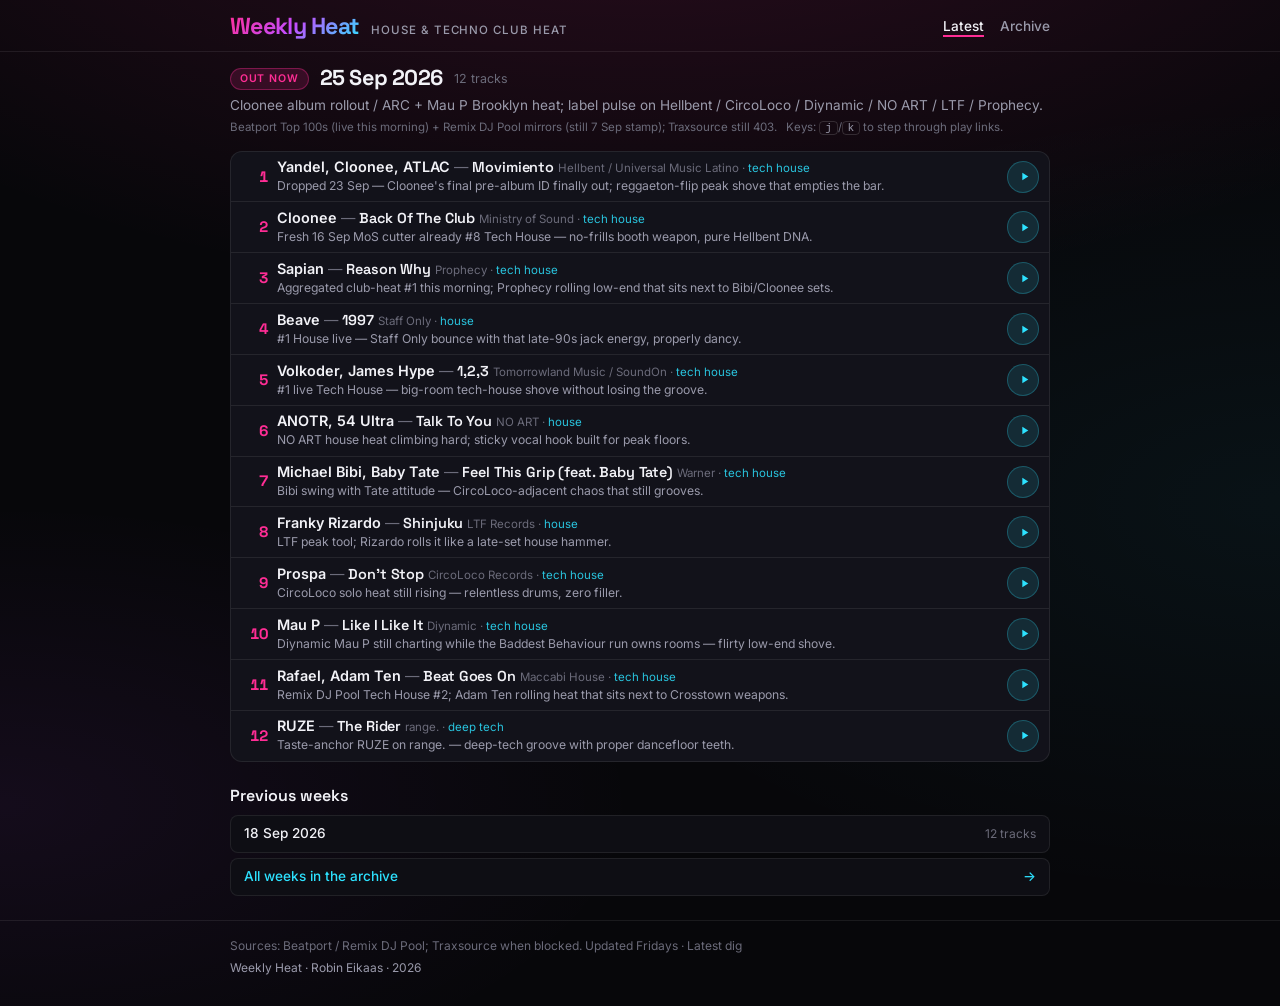
==== index.html @ 00df58b0 "Weekly Heat site: compact list, archive page, 25 Sep + 18 Sep 2026 digs" ====
<!DOCTYPE html>
<html lang="en">
<head>
  <meta charset="utf-8">
  <meta name="viewport" content="width=device-width, initial-scale=1">
  <meta name="description" content="Weekly Heat — 25 Sep 2026 house &amp; techno club digs. 12 tracks with why-it-matters.">
  <title>Weekly Heat — house &amp; techno club heat</title>
  <link rel="preconnect" href="https://fonts.googleapis.com">
  <link rel="preconnect" href="https://fonts.gstatic.com" crossorigin>
  <link href="https://fonts.googleapis.com/css2?family=Inter:wght@400;500;600&family=Space+Grotesk:wght@500;600;700&display=swap" rel="stylesheet">
  <link rel="stylesheet" href="assets/styles.css">
</head>
<body>
  <a class="skip-link" href="#tracks">Skip to tracks</a>
  <header class="site-header">
    <div class="wrap header-row">
      <div class="brand">
        <p class="wordmark"><a href="index.html">Weekly Heat</a></p>
        <p class="tagline">house &amp; techno club heat</p>
      </div>
      <nav aria-label="Primary">
        <ul class="nav-links">
          <li><a href="index.html" aria-current="page">Latest</a></li>
          <li><a href="archive.html">Archive</a></li>
        </ul>
      </nav>
    </div>
  </header>

  <main>
    <section class="hero wrap">
      <p class="hero-top"><span class="hero-badge">Out now</span><span class="hero-date">25 Sep 2026</span><span class="hero-count">12 tracks</span></p>
      <p class="hero-scene">Cloonee album rollout / ARC + Mau P Brooklyn heat; label pulse on Hellbent / CircoLoco / Diynamic / NO ART / LTF / Prophecy.</p>
      <p class="hero-meta">Beatport Top 100s (live this morning) + Remix DJ Pool mirrors (still 7 Sep stamp); Traxsource still 403. <span class="kb-hint">Keys: <kbd>j</kbd>/<kbd>k</kbd> to step through play links.</span></p>
    </section>

    <section class="wrap" aria-label="12 editorial digs">
      <ol class="tracklist" id="tracks">
      <li class="trk" id="track-1">
        <span class="trk-rank" aria-label="Rank 1">1</span>
        <div class="trk-main">
          <p class="trk-line"><span class="trk-artists">Yandel, Cloonee, ATLAC</span><span class="trk-sep"> — </span><span class="trk-title">Movimiento</span> <span class="trk-meta">Hellbent / Universal Music Latino · <span class="trk-lane">tech house</span></span></p>
          <p class="trk-blurb">Dropped 23 Sep — Cloonee&#x27;s final pre-album ID finally out; reggaeton-flip peak shove that empties the bar.</p>
        </div>
        <a class="trk-play" href="https://www.youtube.com/watch?v=-3ylMb6gGzU" target="_blank" rel="noopener noreferrer" aria-label="Play Yandel, Cloonee, ATLAC — Movimiento on YouTube" title="Play on YouTube"><svg viewBox="0 0 24 24" aria-hidden="true" fill="currentColor"><path d="M8 5.14v13.72L19 12 8 5.14z"/></svg></a>
      </li>
      <li class="trk" id="track-2">
        <span class="trk-rank" aria-label="Rank 2">2</span>
        <div class="trk-main">
          <p class="trk-line"><span class="trk-artists">Cloonee</span><span class="trk-sep"> — </span><span class="trk-title">Back Of The Club</span> <span class="trk-meta">Ministry of Sound · <span class="trk-lane">tech house</span></span></p>
          <p class="trk-blurb">Fresh 16 Sep MoS cutter already #8 Tech House — no-frills booth weapon, pure Hellbent DNA.</p>
        </div>
        <a class="trk-play" href="https://www.youtube.com/watch?v=4c9JN41bdsA" target="_blank" rel="noopener noreferrer" aria-label="Play Cloonee — Back Of The Club on YouTube" title="Play on YouTube"><svg viewBox="0 0 24 24" aria-hidden="true" fill="currentColor"><path d="M8 5.14v13.72L19 12 8 5.14z"/></svg></a>
      </li>
      <li class="trk" id="track-3">
        <span class="trk-rank" aria-label="Rank 3">3</span>
        <div class="trk-main">
          <p class="trk-line"><span class="trk-artists">Sapian</span><span class="trk-sep"> — </span><span class="trk-title">Reason Why</span> <span class="trk-meta">Prophecy · <span class="trk-lane">tech house</span></span></p>
          <p class="trk-blurb">Aggregated club-heat #1 this morning; Prophecy rolling low-end that sits next to Bibi/Cloonee sets.</p>
        </div>
        <a class="trk-play" href="https://www.youtube.com/watch?v=XtgPuOiOd80" target="_blank" rel="noopener noreferrer" aria-label="Play Sapian — Reason Why on YouTube" title="Play on YouTube"><svg viewBox="0 0 24 24" aria-hidden="true" fill="currentColor"><path d="M8 5.14v13.72L19 12 8 5.14z"/></svg></a>
      </li>
      <li class="trk" id="track-4">
        <span class="trk-rank" aria-label="Rank 4">4</span>
        <div class="trk-main">
          <p class="trk-line"><span class="trk-artists">Beave</span><span class="trk-sep"> — </span><span class="trk-title">1997</span> <span class="trk-meta">Staff Only · <span class="trk-lane">house</span></span></p>
          <p class="trk-blurb">#1 House live — Staff Only bounce with that late-90s jack energy, properly dancy.</p>
        </div>
        <a class="trk-play" href="https://www.youtube.com/watch?v=jjryO1nUm6I" target="_blank" rel="noopener noreferrer" aria-label="Play Beave — 1997 on YouTube" title="Play on YouTube"><svg viewBox="0 0 24 24" aria-hidden="true" fill="currentColor"><path d="M8 5.14v13.72L19 12 8 5.14z"/></svg></a>
      </li>
      <li class="trk" id="track-5">
        <span class="trk-rank" aria-label="Rank 5">5</span>
        <div class="trk-main">
          <p class="trk-line"><span class="trk-artists">Volkoder, James Hype</span><span class="trk-sep"> — </span><span class="trk-title">1,2,3</span> <span class="trk-meta">Tomorrowland Music / SoundOn · <span class="trk-lane">tech house</span></span></p>
          <p class="trk-blurb">#1 live Tech House — big-room tech-house shove without losing the groove.</p>
        </div>
        <a class="trk-play" href="https://www.youtube.com/watch?v=GsTVHVlZlNo" target="_blank" rel="noopener noreferrer" aria-label="Play Volkoder, James Hype — 1,2,3 on YouTube" title="Play on YouTube"><svg viewBox="0 0 24 24" aria-hidden="true" fill="currentColor"><path d="M8 5.14v13.72L19 12 8 5.14z"/></svg></a>
      </li>
      <li class="trk" id="track-6">
        <span class="trk-rank" aria-label="Rank 6">6</span>
        <div class="trk-main">
          <p class="trk-line"><span class="trk-artists">ANOTR, 54 Ultra</span><span class="trk-sep"> — </span><span class="trk-title">Talk To You</span> <span class="trk-meta">NO ART · <span class="trk-lane">house</span></span></p>
          <p class="trk-blurb">NO ART house heat climbing hard; sticky vocal hook built for peak floors.</p>
        </div>
        <a class="trk-play" href="https://www.youtube.com/watch?v=ajUMhpotf8k" target="_blank" rel="noopener noreferrer" aria-label="Play ANOTR, 54 Ultra — Talk To You on YouTube" title="Play on YouTube"><svg viewBox="0 0 24 24" aria-hidden="true" fill="currentColor"><path d="M8 5.14v13.72L19 12 8 5.14z"/></svg></a>
      </li>
      <li class="trk" id="track-7">
        <span class="trk-rank" aria-label="Rank 7">7</span>
        <div class="trk-main">
          <p class="trk-line"><span class="trk-artists">Michael Bibi, Baby Tate</span><span class="trk-sep"> — </span><span class="trk-title">Feel This Grip (feat. Baby Tate)</span> <span class="trk-meta">Warner · <span class="trk-lane">tech house</span></span></p>
          <p class="trk-blurb">Bibi swing with Tate attitude — CircoLoco-adjacent chaos that still grooves.</p>
        </div>
        <a class="trk-play" href="https://www.youtube.com/watch?v=aBHlgxHewlU" target="_blank" rel="noopener noreferrer" aria-label="Play Michael Bibi, Baby Tate — Feel This Grip (feat. Baby Tate) on YouTube" title="Play on YouTube"><svg viewBox="0 0 24 24" aria-hidden="true" fill="currentColor"><path d="M8 5.14v13.72L19 12 8 5.14z"/></svg></a>
      </li>
      <li class="trk" id="track-8">
        <span class="trk-rank" aria-label="Rank 8">8</span>
        <div class="trk-main">
          <p class="trk-line"><span class="trk-artists">Franky Rizardo</span><span class="trk-sep"> — </span><span class="trk-title">Shinjuku</span> <span class="trk-meta">LTF Records · <span class="trk-lane">house</span></span></p>
          <p class="trk-blurb">LTF peak tool; Rizardo rolls it like a late-set house hammer.</p>
        </div>
        <a class="trk-play" href="https://www.youtube.com/watch?v=WP1a5pBLctc" target="_blank" rel="noopener noreferrer" aria-label="Play Franky Rizardo — Shinjuku on YouTube" title="Play on YouTube"><svg viewBox="0 0 24 24" aria-hidden="true" fill="currentColor"><path d="M8 5.14v13.72L19 12 8 5.14z"/></svg></a>
      </li>
      <li class="trk" id="track-9">
        <span class="trk-rank" aria-label="Rank 9">9</span>
        <div class="trk-main">
          <p class="trk-line"><span class="trk-artists">Prospa</span><span class="trk-sep"> — </span><span class="trk-title">Don&#x27;t Stop</span> <span class="trk-meta">CircoLoco Records · <span class="trk-lane">tech house</span></span></p>
          <p class="trk-blurb">CircoLoco solo heat still rising — relentless drums, zero filler.</p>
        </div>
        <a class="trk-play" href="https://www.youtube.com/watch?v=zn3ios87t8Q" target="_blank" rel="noopener noreferrer" aria-label="Play Prospa — Don&#x27;t Stop on YouTube" title="Play on YouTube"><svg viewBox="0 0 24 24" aria-hidden="true" fill="currentColor"><path d="M8 5.14v13.72L19 12 8 5.14z"/></svg></a>
      </li>
      <li class="trk" id="track-10">
        <span class="trk-rank" aria-label="Rank 10">10</span>
        <div class="trk-main">
          <p class="trk-line"><span class="trk-artists">Mau P</span><span class="trk-sep"> — </span><span class="trk-title">Like I Like It</span> <span class="trk-meta">Diynamic · <span class="trk-lane">tech house</span></span></p>
          <p class="trk-blurb">Diynamic Mau P still charting while the Baddest Behaviour run owns rooms — flirty low-end shove.</p>
        </div>
        <a class="trk-play" href="https://www.youtube.com/watch?v=peQemKGvHLE" target="_blank" rel="noopener noreferrer" aria-label="Play Mau P — Like I Like It on YouTube" title="Play on YouTube"><svg viewBox="0 0 24 24" aria-hidden="true" fill="currentColor"><path d="M8 5.14v13.72L19 12 8 5.14z"/></svg></a>
      </li>
      <li class="trk" id="track-11">
        <span class="trk-rank" aria-label="Rank 11">11</span>
        <div class="trk-main">
          <p class="trk-line"><span class="trk-artists">Rafael, Adam Ten</span><span class="trk-sep"> — </span><span class="trk-title">Beat Goes On</span> <span class="trk-meta">Maccabi House · <span class="trk-lane">tech house</span></span></p>
          <p class="trk-blurb">Remix DJ Pool Tech House #2; Adam Ten rolling heat that sits next to Crosstown weapons.</p>
        </div>
        <a class="trk-play" href="https://www.youtube.com/watch?v=QvAIZgDHsFM" target="_blank" rel="noopener noreferrer" aria-label="Play Rafael, Adam Ten — Beat Goes On on YouTube" title="Play on YouTube"><svg viewBox="0 0 24 24" aria-hidden="true" fill="currentColor"><path d="M8 5.14v13.72L19 12 8 5.14z"/></svg></a>
      </li>
      <li class="trk" id="track-12">
        <span class="trk-rank" aria-label="Rank 12">12</span>
        <div class="trk-main">
          <p class="trk-line"><span class="trk-artists">RUZE</span><span class="trk-sep"> — </span><span class="trk-title">The Rider</span> <span class="trk-meta">range. · <span class="trk-lane">deep tech</span></span></p>
          <p class="trk-blurb">Taste-anchor RUZE on range. — deep-tech groove with proper dancefloor teeth.</p>
        </div>
        <a class="trk-play" href="https://www.youtube.com/watch?v=zcY6EAPAd6Q" target="_blank" rel="noopener noreferrer" aria-label="Play RUZE — The Rider on YouTube" title="Play on YouTube"><svg viewBox="0 0 24 24" aria-hidden="true" fill="currentColor"><path d="M8 5.14v13.72L19 12 8 5.14z"/></svg></a>
      </li>
      </ol>
    </section>

    <section class="prev-weeks wrap" id="previous" aria-labelledby="prev-heading">
      <h2 id="prev-heading">Previous weeks</h2>
      <ul class="week-links">
        <li><a href="week/2026-09-18.html"><span>18 Sep 2026</span><span class="muted">12 tracks</span></a></li>
        <li><a class="all-weeks" href="archive.html"><span>All weeks in the archive</span><span aria-hidden="true">→</span></a></li>
      </ul>
    </section>
  </main>

  <footer class="site-footer">
    <div class="wrap">
      <p>Sources: Beatport / Remix DJ Pool; Traxsource when blocked. Updated Fridays · Latest dig</p>
      <p class="credit">Weekly Heat · Robin Eikaas · <span id="year">2026</span></p>
    </div>
  </footer>
  <script src="assets/site.js" defer></script>
</body>
</html>
---- assets/styles.css ----
/* Weekly Heat — dark club aesthetic, compact list */
:root {
  --bg: #07070a;
  --bg-elevated: #0e0e14;
  --bg-card: #12121a;
  --bg-card-hover: #181824;
  --border: rgba(255, 255, 255, 0.08);
  --border-strong: rgba(255, 255, 255, 0.14);
  --text: #f2f2f7;
  --text-muted: #9a9aab;
  --text-dim: #6b6b7a;
  --magenta: #ff2d95;
  --magenta-soft: rgba(255, 45, 149, 0.15);
  --cyan: #2de2ff;
  --cyan-soft: rgba(45, 226, 255, 0.12);
  --accent-grad: linear-gradient(135deg, #ff2d95 0%, #c44dff 50%, #2de2ff 100%);
  --radius: 12px;
  --radius-sm: 8px;
  --font-display: "Space Grotesk", system-ui, sans-serif;
  --font-body: "Inter", system-ui, sans-serif;
  --max: 820px;
}

*,
*::before,
*::after {
  box-sizing: border-box;
}

html {
  scroll-behavior: smooth;
}

body {
  margin: 0;
  min-height: 100vh;
  font-family: var(--font-body);
  font-size: 0.95rem;
  line-height: 1.45;
  color: var(--text);
  background: var(--bg);
  background-image:
    radial-gradient(ellipse 80% 50% at 50% -20%, rgba(255, 45, 149, 0.16), transparent),
    radial-gradient(ellipse 60% 40% at 100% 50%, rgba(45, 226, 255, 0.05), transparent),
    radial-gradient(ellipse 50% 30% at 0% 80%, rgba(196, 77, 255, 0.07), transparent);
  -webkit-font-smoothing: antialiased;
}

a {
  color: var(--cyan);
  text-decoration: none;
  transition: color 0.15s ease, opacity 0.15s ease, background 0.15s ease;
}

a:hover {
  color: var(--magenta);
}

a:focus-visible {
  outline: 2px solid var(--cyan);
  outline-offset: 2px;
  border-radius: 4px;
}

.skip-link {
  position: absolute;
  left: -9999px;
  top: 0;
  z-index: 100;
  padding: 0.6rem 0.9rem;
  background: var(--magenta);
  color: #fff;
  font-weight: 600;
}

.skip-link:focus {
  left: 1rem;
  top: 1rem;
}

.wrap {
  width: min(100% - 1.5rem, var(--max));
  margin-inline: auto;
}

/* Header */
.site-header {
  padding: 0.9rem 0 0.7rem;
  border-bottom: 1px solid var(--border);
}

.header-row {
  display: flex;
  flex-wrap: wrap;
  align-items: center;
  justify-content: space-between;
  gap: 0.5rem 1rem;
}

.brand {
  display: flex;
  align-items: baseline;
  flex-wrap: wrap;
  gap: 0.2rem 0.75rem;
}

.wordmark {
  font-family: var(--font-display);
  font-size: 1.45rem;
  font-weight: 700;
  letter-spacing: -0.03em;
  line-height: 1.1;
  margin: 0;
}

.wordmark a {
  background: var(--accent-grad);
  -webkit-background-clip: text;
  background-clip: text;
  color: transparent;
}

.wordmark a:hover {
  opacity: 0.9;
}

.tagline {
  margin: 0;
  font-size: 0.72rem;
  font-weight: 500;
  letter-spacing: 0.08em;
  text-transform: uppercase;
  color: var(--text-muted);
}

.nav-links {
  display: flex;
  gap: 1rem;
  list-style: none;
  margin: 0;
  padding: 0;
  font-size: 0.85rem;
  font-weight: 500;
}

.nav-links a {
  color: var(--text-muted);
}

.nav-links a:hover,
.nav-links a[aria-current="page"] {
  color: var(--text);
}

.nav-links a[aria-current="page"] {
  border-bottom: 2px solid var(--magenta);
  padding-bottom: 1px;
}

/* Hero (compact) */
.hero {
  padding: 0.9rem 0 0.6rem;
}

.hero-top {
  display: flex;
  flex-wrap: wrap;
  align-items: center;
  gap: 0.4rem 0.7rem;
  margin: 0 0 0.3rem;
}

.hero-badge {
  padding: 0.15rem 0.55rem;
  font-size: 0.66rem;
  font-weight: 600;
  letter-spacing: 0.08em;
  text-transform: uppercase;
  color: var(--magenta);
  background: var(--magenta-soft);
  border: 1px solid rgba(255, 45, 149, 0.35);
  border-radius: 999px;
}

.hero-date {
  font-family: var(--font-display);
  font-size: 1.35rem;
  font-weight: 700;
  letter-spacing: -0.02em;
  line-height: 1.15;
}

.hero-count {
  font-size: 0.78rem;
  color: var(--text-dim);
}

.hero-scene {
  margin: 0;
  color: var(--text-muted);
  font-size: 0.85rem;
}

.hero-meta {
  margin: 0.2rem 0 0;
  font-size: 0.72rem;
  color: var(--text-dim);
}

.kb-hint {
  display: none;
  margin-left: 0.4rem;
}

kbd {
  font-family: ui-monospace, SFMono-Regular, Menlo, monospace;
  font-size: 0.7rem;
  padding: 0 0.3rem;
  border: 1px solid var(--border-strong);
  border-radius: 4px;
  color: var(--text-muted);
}

/* Compact track list */
.tracklist {
  list-style: none;
  margin: 0.3rem 0 1.4rem;
  padding: 0;
  background: var(--bg-card);
  border: 1px solid var(--border);
  border-radius: var(--radius);
  overflow: hidden;
}

.trk {
  display: grid;
  grid-template-columns: 1.8rem 1fr auto;
  align-items: center;
  gap: 0 0.6rem;
  padding: 0.42rem 0.6rem 0.42rem 0.5rem;
  border-top: 1px solid var(--border);
  transition: background 0.15s ease;
}

.trk:first-child {
  border-top: none;
}

.trk:hover,
.trk:focus-within {
  background: var(--bg-card-hover);
}

.trk-rank {
  font-family: var(--font-display);
  font-size: 0.95rem;
  font-weight: 700;
  color: var(--magenta);
  text-align: right;
  font-variant-numeric: tabular-nums;
}

.trk-main {
  min-width: 0;
}

.trk-line {
  margin: 0;
  font-size: 0.9rem;
  line-height: 1.3;
}

.trk-artists {
  font-weight: 600;
}

.trk-sep {
  color: var(--text-dim);
}

.trk-title {
  font-family: var(--font-display);
  font-weight: 600;
  letter-spacing: -0.01em;
}

.trk-meta {
  font-size: 0.72rem;
  color: var(--text-dim);
  white-space: nowrap;
}

.trk-lane {
  color: var(--cyan);
  opacity: 0.85;
}

.trk-blurb {
  margin: 0.08rem 0 0;
  font-size: 0.76rem;
  line-height: 1.35;
  color: var(--text-muted);
  overflow: hidden;
  text-overflow: ellipsis;
  white-space: nowrap;
}

.trk:hover .trk-blurb,
.trk:focus-within .trk-blurb {
  white-space: normal;
}

.trk-play {
  display: inline-flex;
  align-items: center;
  justify-content: center;
  width: 2rem;
  height: 2rem;
  border-radius: 999px;
  color: var(--cyan);
  background: var(--cyan-soft);
  border: 1px solid rgba(45, 226, 255, 0.25);
}

.trk-play svg {
  width: 13px;
  height: 13px;
  margin-left: 2px;
}

.trk-play:hover {
  color: #07070a;
  background: var(--cyan);
  box-shadow: 0 0 14px rgba(45, 226, 255, 0.35);
}

.trk-play:focus-visible {
  outline: 2px solid var(--magenta);
  outline-offset: 2px;
  border-radius: 999px;
}

/* Previous weeks (index + week pages) */
.prev-weeks {
  padding: 0 0 1.5rem;
}

.prev-weeks h2 {
  font-family: var(--font-display);
  font-size: 1rem;
  font-weight: 600;
  margin: 0 0 0.5rem;
}

.week-links {
  list-style: none;
  margin: 0;
  padding: 0;
  display: flex;
  flex-direction: column;
  gap: 0.35rem;
}

.week-links a {
  display: flex;
  align-items: center;
  justify-content: space-between;
  gap: 1rem;
  padding: 0.5rem 0.8rem;
  background: var(--bg-elevated);
  border: 1px solid var(--border);
  border-radius: var(--radius-sm);
  color: var(--text);
  font-size: 0.85rem;
  font-weight: 500;
}

.week-links a:hover {
  border-color: rgba(255, 45, 149, 0.4);
  background: var(--bg-card);
  color: var(--text);
}

.week-links .all-weeks {
  color: var(--cyan);
}

.pill {
  font-size: 0.64rem;
  font-weight: 600;
  letter-spacing: 0.06em;
  text-transform: uppercase;
  color: var(--magenta);
  background: var(--magenta-soft);
  padding: 0.12rem 0.5rem;
  border-radius: 999px;
  white-space: nowrap;
}

.muted {
  font-size: 0.75rem;
  color: var(--text-dim);
  font-weight: 400;
}

/* Archive page */
.archive-rows {
  list-style: none;
  margin: 0.3rem 0 1.5rem;
  padding: 0;
  display: flex;
  flex-direction: column;
  gap: 0.4rem;
}

.arc-link {
  display: flex;
  flex-direction: column;
  gap: 0.2rem;
  padding: 0.6rem 0.85rem;
  background: var(--bg-card);
  border: 1px solid var(--border);
  border-radius: var(--radius-sm);
  color: var(--text);
}

.arc-link:hover {
  border-color: rgba(255, 45, 149, 0.4);
  background: var(--bg-card-hover);
  color: var(--text);
}

.arc-head {
  display: flex;
  align-items: center;
  gap: 0.6rem;
}

.arc-date {
  font-family: var(--font-display);
  font-weight: 600;
  font-size: 1rem;
}

.arc-count {
  margin-left: auto;
  font-size: 0.75rem;
  color: var(--text-dim);
}

.arc-teaser {
  font-size: 0.78rem;
  color: var(--text-muted);
}

/* Footer */
.site-footer {
  padding: 1rem 0 1.5rem;
  border-top: 1px solid var(--border);
  font-size: 0.75rem;
  color: var(--text-dim);
}

.site-footer p {
  margin: 0 0 0.3rem;
}

.site-footer .credit {
  color: var(--text-muted);
}

@media (min-width: 720px) {
  .kb-hint {
    display: inline;
  }
}

@media (max-width: 520px) {
  .trk {
    grid-template-columns: 1.5rem 1fr auto;
    align-items: start;
    padding: 0.55rem 0.5rem 0.55rem 0.35rem;
  }

  .trk-rank {
    padding-top: 0.1rem;
  }

  .trk-meta {
    display: block;
    white-space: normal;
    margin-top: 0.1rem;
  }

  .trk-blurb {
    white-space: normal;
  }

  .trk-play {
    width: 2.25rem;
    height: 2.25rem;
  }
}

@media (prefers-reduced-motion: reduce) {
  html {
    scroll-behavior: auto;
  }

  .trk,
  a {
    transition: none;
  }
}
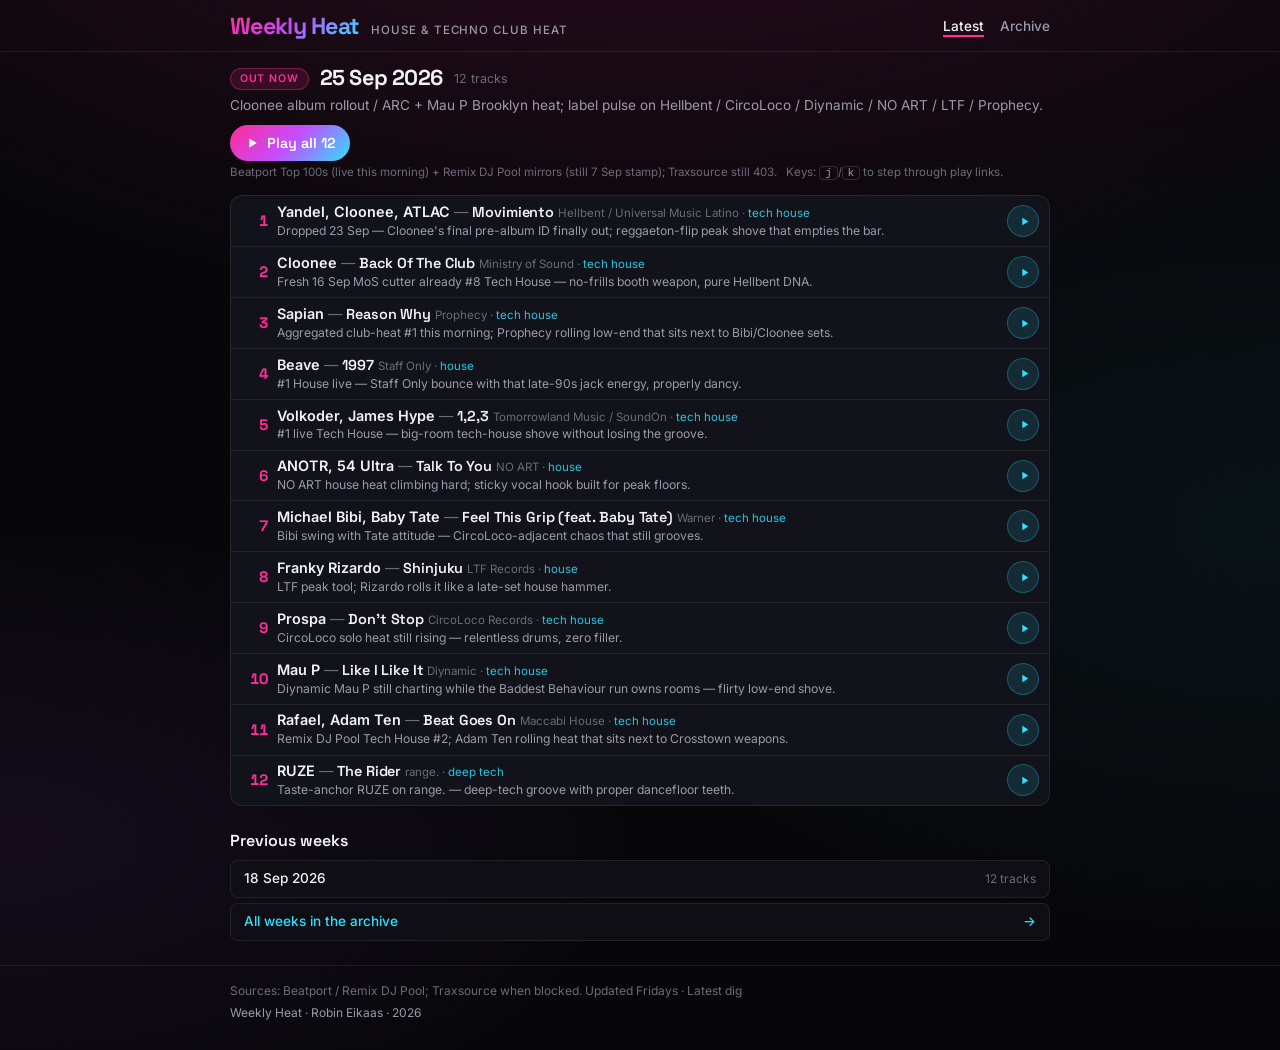
==== commit 907eb884: "Open tracks in YouTube Music, add Play all button" ====
--- a/index.html
+++ b/index.html
@@ -31,6 +31,7 @@
     <section class="hero wrap">
       <p class="hero-top"><span class="hero-badge">Out now</span><span class="hero-date">25 Sep 2026</span><span class="hero-count">12 tracks</span></p>
       <p class="hero-scene">Cloonee album rollout / ARC + Mau P Brooklyn heat; label pulse on Hellbent / CircoLoco / Diynamic / NO ART / LTF / Prophecy.</p>
+      <p class="hero-actions"><a class="play-all" href="https://www.youtube.com/watch_videos?video_ids=-3ylMb6gGzU,4c9JN41bdsA,XtgPuOiOd80,jjryO1nUm6I,GsTVHVlZlNo,ajUMhpotf8k,aBHlgxHewlU,WP1a5pBLctc,zn3ios87t8Q,peQemKGvHLE,QvAIZgDHsFM,zcY6EAPAd6Q" target="_blank" rel="noopener noreferrer"><svg viewBox="0 0 24 24" aria-hidden="true" fill="currentColor"><path d="M8 5.14v13.72L19 12 8 5.14z"/></svg> Play all 12</a></p>
       <p class="hero-meta">Beatport Top 100s (live this morning) + Remix DJ Pool mirrors (still 7 Sep stamp); Traxsource still 403. <span class="kb-hint">Keys: <kbd>j</kbd>/<kbd>k</kbd> to step through play links.</span></p>
     </section>
 
@@ -42,7 +43,7 @@
           <p class="trk-line"><span class="trk-artists">Yandel, Cloonee, ATLAC</span><span class="trk-sep"> — </span><span class="trk-title">Movimiento</span> <span class="trk-meta">Hellbent / Universal Music Latino · <span class="trk-lane">tech house</span></span></p>
           <p class="trk-blurb">Dropped 23 Sep — Cloonee&#x27;s final pre-album ID finally out; reggaeton-flip peak shove that empties the bar.</p>
         </div>
-        <a class="trk-play" href="https://www.youtube.com/watch?v=-3ylMb6gGzU" target="_blank" rel="noopener noreferrer" aria-label="Play Yandel, Cloonee, ATLAC — Movimiento on YouTube" title="Play on YouTube"><svg viewBox="0 0 24 24" aria-hidden="true" fill="currentColor"><path d="M8 5.14v13.72L19 12 8 5.14z"/></svg></a>
+        <a class="trk-play" href="https://music.youtube.com/watch?v=-3ylMb6gGzU" target="_blank" rel="noopener noreferrer" aria-label="Play Yandel, Cloonee, ATLAC — Movimiento on YouTube Music" title="Play on YouTube Music"><svg viewBox="0 0 24 24" aria-hidden="true" fill="currentColor"><path d="M8 5.14v13.72L19 12 8 5.14z"/></svg></a>
       </li>
       <li class="trk" id="track-2">
         <span class="trk-rank" aria-label="Rank 2">2</span>
@@ -50,7 +51,7 @@
           <p class="trk-line"><span class="trk-artists">Cloonee</span><span class="trk-sep"> — </span><span class="trk-title">Back Of The Club</span> <span class="trk-meta">Ministry of Sound · <span class="trk-lane">tech house</span></span></p>
           <p class="trk-blurb">Fresh 16 Sep MoS cutter already #8 Tech House — no-frills booth weapon, pure Hellbent DNA.</p>
         </div>
-        <a class="trk-play" href="https://www.youtube.com/watch?v=4c9JN41bdsA" target="_blank" rel="noopener noreferrer" aria-label="Play Cloonee — Back Of The Club on YouTube" title="Play on YouTube"><svg viewBox="0 0 24 24" aria-hidden="true" fill="currentColor"><path d="M8 5.14v13.72L19 12 8 5.14z"/></svg></a>
+        <a class="trk-play" href="https://music.youtube.com/watch?v=4c9JN41bdsA" target="_blank" rel="noopener noreferrer" aria-label="Play Cloonee — Back Of The Club on YouTube Music" title="Play on YouTube Music"><svg viewBox="0 0 24 24" aria-hidden="true" fill="currentColor"><path d="M8 5.14v13.72L19 12 8 5.14z"/></svg></a>
       </li>
       <li class="trk" id="track-3">
         <span class="trk-rank" aria-label="Rank 3">3</span>
@@ -58,7 +59,7 @@
           <p class="trk-line"><span class="trk-artists">Sapian</span><span class="trk-sep"> — </span><span class="trk-title">Reason Why</span> <span class="trk-meta">Prophecy · <span class="trk-lane">tech house</span></span></p>
           <p class="trk-blurb">Aggregated club-heat #1 this morning; Prophecy rolling low-end that sits next to Bibi/Cloonee sets.</p>
         </div>
-        <a class="trk-play" href="https://www.youtube.com/watch?v=XtgPuOiOd80" target="_blank" rel="noopener noreferrer" aria-label="Play Sapian — Reason Why on YouTube" title="Play on YouTube"><svg viewBox="0 0 24 24" aria-hidden="true" fill="currentColor"><path d="M8 5.14v13.72L19 12 8 5.14z"/></svg></a>
+        <a class="trk-play" href="https://music.youtube.com/watch?v=XtgPuOiOd80" target="_blank" rel="noopener noreferrer" aria-label="Play Sapian — Reason Why on YouTube Music" title="Play on YouTube Music"><svg viewBox="0 0 24 24" aria-hidden="true" fill="currentColor"><path d="M8 5.14v13.72L19 12 8 5.14z"/></svg></a>
       </li>
       <li class="trk" id="track-4">
         <span class="trk-rank" aria-label="Rank 4">4</span>
@@ -66,7 +67,7 @@
           <p class="trk-line"><span class="trk-artists">Beave</span><span class="trk-sep"> — </span><span class="trk-title">1997</span> <span class="trk-meta">Staff Only · <span class="trk-lane">house</span></span></p>
           <p class="trk-blurb">#1 House live — Staff Only bounce with that late-90s jack energy, properly dancy.</p>
         </div>
-        <a class="trk-play" href="https://www.youtube.com/watch?v=jjryO1nUm6I" target="_blank" rel="noopener noreferrer" aria-label="Play Beave — 1997 on YouTube" title="Play on YouTube"><svg viewBox="0 0 24 24" aria-hidden="true" fill="currentColor"><path d="M8 5.14v13.72L19 12 8 5.14z"/></svg></a>
+        <a class="trk-play" href="https://music.youtube.com/watch?v=jjryO1nUm6I" target="_blank" rel="noopener noreferrer" aria-label="Play Beave — 1997 on YouTube Music" title="Play on YouTube Music"><svg viewBox="0 0 24 24" aria-hidden="true" fill="currentColor"><path d="M8 5.14v13.72L19 12 8 5.14z"/></svg></a>
       </li>
       <li class="trk" id="track-5">
         <span class="trk-rank" aria-label="Rank 5">5</span>
@@ -74,7 +75,7 @@
           <p class="trk-line"><span class="trk-artists">Volkoder, James Hype</span><span class="trk-sep"> — </span><span class="trk-title">1,2,3</span> <span class="trk-meta">Tomorrowland Music / SoundOn · <span class="trk-lane">tech house</span></span></p>
           <p class="trk-blurb">#1 live Tech House — big-room tech-house shove without losing the groove.</p>
         </div>
-        <a class="trk-play" href="https://www.youtube.com/watch?v=GsTVHVlZlNo" target="_blank" rel="noopener noreferrer" aria-label="Play Volkoder, James Hype — 1,2,3 on YouTube" title="Play on YouTube"><svg viewBox="0 0 24 24" aria-hidden="true" fill="currentColor"><path d="M8 5.14v13.72L19 12 8 5.14z"/></svg></a>
+        <a class="trk-play" href="https://music.youtube.com/watch?v=GsTVHVlZlNo" target="_blank" rel="noopener noreferrer" aria-label="Play Volkoder, James Hype — 1,2,3 on YouTube Music" title="Play on YouTube Music"><svg viewBox="0 0 24 24" aria-hidden="true" fill="currentColor"><path d="M8 5.14v13.72L19 12 8 5.14z"/></svg></a>
       </li>
       <li class="trk" id="track-6">
         <span class="trk-rank" aria-label="Rank 6">6</span>
@@ -82,7 +83,7 @@
           <p class="trk-line"><span class="trk-artists">ANOTR, 54 Ultra</span><span class="trk-sep"> — </span><span class="trk-title">Talk To You</span> <span class="trk-meta">NO ART · <span class="trk-lane">house</span></span></p>
           <p class="trk-blurb">NO ART house heat climbing hard; sticky vocal hook built for peak floors.</p>
         </div>
-        <a class="trk-play" href="https://www.youtube.com/watch?v=ajUMhpotf8k" target="_blank" rel="noopener noreferrer" aria-label="Play ANOTR, 54 Ultra — Talk To You on YouTube" title="Play on YouTube"><svg viewBox="0 0 24 24" aria-hidden="true" fill="currentColor"><path d="M8 5.14v13.72L19 12 8 5.14z"/></svg></a>
+        <a class="trk-play" href="https://music.youtube.com/watch?v=ajUMhpotf8k" target="_blank" rel="noopener noreferrer" aria-label="Play ANOTR, 54 Ultra — Talk To You on YouTube Music" title="Play on YouTube Music"><svg viewBox="0 0 24 24" aria-hidden="true" fill="currentColor"><path d="M8 5.14v13.72L19 12 8 5.14z"/></svg></a>
       </li>
       <li class="trk" id="track-7">
         <span class="trk-rank" aria-label="Rank 7">7</span>
@@ -90,7 +91,7 @@
           <p class="trk-line"><span class="trk-artists">Michael Bibi, Baby Tate</span><span class="trk-sep"> — </span><span class="trk-title">Feel This Grip (feat. Baby Tate)</span> <span class="trk-meta">Warner · <span class="trk-lane">tech house</span></span></p>
           <p class="trk-blurb">Bibi swing with Tate attitude — CircoLoco-adjacent chaos that still grooves.</p>
         </div>
-        <a class="trk-play" href="https://www.youtube.com/watch?v=aBHlgxHewlU" target="_blank" rel="noopener noreferrer" aria-label="Play Michael Bibi, Baby Tate — Feel This Grip (feat. Baby Tate) on YouTube" title="Play on YouTube"><svg viewBox="0 0 24 24" aria-hidden="true" fill="currentColor"><path d="M8 5.14v13.72L19 12 8 5.14z"/></svg></a>
+        <a class="trk-play" href="https://music.youtube.com/watch?v=aBHlgxHewlU" target="_blank" rel="noopener noreferrer" aria-label="Play Michael Bibi, Baby Tate — Feel This Grip (feat. Baby Tate) on YouTube Music" title="Play on YouTube Music"><svg viewBox="0 0 24 24" aria-hidden="true" fill="currentColor"><path d="M8 5.14v13.72L19 12 8 5.14z"/></svg></a>
       </li>
       <li class="trk" id="track-8">
         <span class="trk-rank" aria-label="Rank 8">8</span>
@@ -98,7 +99,7 @@
           <p class="trk-line"><span class="trk-artists">Franky Rizardo</span><span class="trk-sep"> — </span><span class="trk-title">Shinjuku</span> <span class="trk-meta">LTF Records · <span class="trk-lane">house</span></span></p>
           <p class="trk-blurb">LTF peak tool; Rizardo rolls it like a late-set house hammer.</p>
         </div>
-        <a class="trk-play" href="https://www.youtube.com/watch?v=WP1a5pBLctc" target="_blank" rel="noopener noreferrer" aria-label="Play Franky Rizardo — Shinjuku on YouTube" title="Play on YouTube"><svg viewBox="0 0 24 24" aria-hidden="true" fill="currentColor"><path d="M8 5.14v13.72L19 12 8 5.14z"/></svg></a>
+        <a class="trk-play" href="https://music.youtube.com/watch?v=WP1a5pBLctc" target="_blank" rel="noopener noreferrer" aria-label="Play Franky Rizardo — Shinjuku on YouTube Music" title="Play on YouTube Music"><svg viewBox="0 0 24 24" aria-hidden="true" fill="currentColor"><path d="M8 5.14v13.72L19 12 8 5.14z"/></svg></a>
       </li>
       <li class="trk" id="track-9">
         <span class="trk-rank" aria-label="Rank 9">9</span>
@@ -106,7 +107,7 @@
           <p class="trk-line"><span class="trk-artists">Prospa</span><span class="trk-sep"> — </span><span class="trk-title">Don&#x27;t Stop</span> <span class="trk-meta">CircoLoco Records · <span class="trk-lane">tech house</span></span></p>
           <p class="trk-blurb">CircoLoco solo heat still rising — relentless drums, zero filler.</p>
         </div>
-        <a class="trk-play" href="https://www.youtube.com/watch?v=zn3ios87t8Q" target="_blank" rel="noopener noreferrer" aria-label="Play Prospa — Don&#x27;t Stop on YouTube" title="Play on YouTube"><svg viewBox="0 0 24 24" aria-hidden="true" fill="currentColor"><path d="M8 5.14v13.72L19 12 8 5.14z"/></svg></a>
+        <a class="trk-play" href="https://music.youtube.com/watch?v=zn3ios87t8Q" target="_blank" rel="noopener noreferrer" aria-label="Play Prospa — Don&#x27;t Stop on YouTube Music" title="Play on YouTube Music"><svg viewBox="0 0 24 24" aria-hidden="true" fill="currentColor"><path d="M8 5.14v13.72L19 12 8 5.14z"/></svg></a>
       </li>
       <li class="trk" id="track-10">
         <span class="trk-rank" aria-label="Rank 10">10</span>
@@ -114,7 +115,7 @@
           <p class="trk-line"><span class="trk-artists">Mau P</span><span class="trk-sep"> — </span><span class="trk-title">Like I Like It</span> <span class="trk-meta">Diynamic · <span class="trk-lane">tech house</span></span></p>
           <p class="trk-blurb">Diynamic Mau P still charting while the Baddest Behaviour run owns rooms — flirty low-end shove.</p>
         </div>
-        <a class="trk-play" href="https://www.youtube.com/watch?v=peQemKGvHLE" target="_blank" rel="noopener noreferrer" aria-label="Play Mau P — Like I Like It on YouTube" title="Play on YouTube"><svg viewBox="0 0 24 24" aria-hidden="true" fill="currentColor"><path d="M8 5.14v13.72L19 12 8 5.14z"/></svg></a>
+        <a class="trk-play" href="https://music.youtube.com/watch?v=peQemKGvHLE" target="_blank" rel="noopener noreferrer" aria-label="Play Mau P — Like I Like It on YouTube Music" title="Play on YouTube Music"><svg viewBox="0 0 24 24" aria-hidden="true" fill="currentColor"><path d="M8 5.14v13.72L19 12 8 5.14z"/></svg></a>
       </li>
       <li class="trk" id="track-11">
         <span class="trk-rank" aria-label="Rank 11">11</span>
@@ -122,7 +123,7 @@
           <p class="trk-line"><span class="trk-artists">Rafael, Adam Ten</span><span class="trk-sep"> — </span><span class="trk-title">Beat Goes On</span> <span class="trk-meta">Maccabi House · <span class="trk-lane">tech house</span></span></p>
           <p class="trk-blurb">Remix DJ Pool Tech House #2; Adam Ten rolling heat that sits next to Crosstown weapons.</p>
         </div>
-        <a class="trk-play" href="https://www.youtube.com/watch?v=QvAIZgDHsFM" target="_blank" rel="noopener noreferrer" aria-label="Play Rafael, Adam Ten — Beat Goes On on YouTube" title="Play on YouTube"><svg viewBox="0 0 24 24" aria-hidden="true" fill="currentColor"><path d="M8 5.14v13.72L19 12 8 5.14z"/></svg></a>
+        <a class="trk-play" href="https://music.youtube.com/watch?v=QvAIZgDHsFM" target="_blank" rel="noopener noreferrer" aria-label="Play Rafael, Adam Ten — Beat Goes On on YouTube Music" title="Play on YouTube Music"><svg viewBox="0 0 24 24" aria-hidden="true" fill="currentColor"><path d="M8 5.14v13.72L19 12 8 5.14z"/></svg></a>
       </li>
       <li class="trk" id="track-12">
         <span class="trk-rank" aria-label="Rank 12">12</span>
@@ -130,7 +131,7 @@
           <p class="trk-line"><span class="trk-artists">RUZE</span><span class="trk-sep"> — </span><span class="trk-title">The Rider</span> <span class="trk-meta">range. · <span class="trk-lane">deep tech</span></span></p>
           <p class="trk-blurb">Taste-anchor RUZE on range. — deep-tech groove with proper dancefloor teeth.</p>
         </div>
-        <a class="trk-play" href="https://www.youtube.com/watch?v=zcY6EAPAd6Q" target="_blank" rel="noopener noreferrer" aria-label="Play RUZE — The Rider on YouTube" title="Play on YouTube"><svg viewBox="0 0 24 24" aria-hidden="true" fill="currentColor"><path d="M8 5.14v13.72L19 12 8 5.14z"/></svg></a>
+        <a class="trk-play" href="https://music.youtube.com/watch?v=zcY6EAPAd6Q" target="_blank" rel="noopener noreferrer" aria-label="Play RUZE — The Rider on YouTube Music" title="Play on YouTube Music"><svg viewBox="0 0 24 24" aria-hidden="true" fill="currentColor"><path d="M8 5.14v13.72L19 12 8 5.14z"/></svg></a>
       </li>
       </ol>
     </section>
--- a/assets/styles.css
+++ b/assets/styles.css
@@ -512,3 +512,31 @@
     transition: none;
   }
 }
+
+/* Play-all button */
+.hero-actions {
+  margin: 0.6rem 0 0.2rem;
+}
+
+.play-all {
+  display: inline-flex;
+  align-items: center;
+  gap: 0.4rem;
+  padding: 0.45rem 0.9rem;
+  border-radius: 999px;
+  background: var(--accent-grad);
+  color: #fff;
+  font-family: var(--font-display);
+  font-weight: 600;
+  font-size: 0.9rem;
+}
+
+.play-all svg {
+  width: 1rem;
+  height: 1rem;
+}
+
+.play-all:hover {
+  color: #fff;
+  opacity: 0.9;
+}
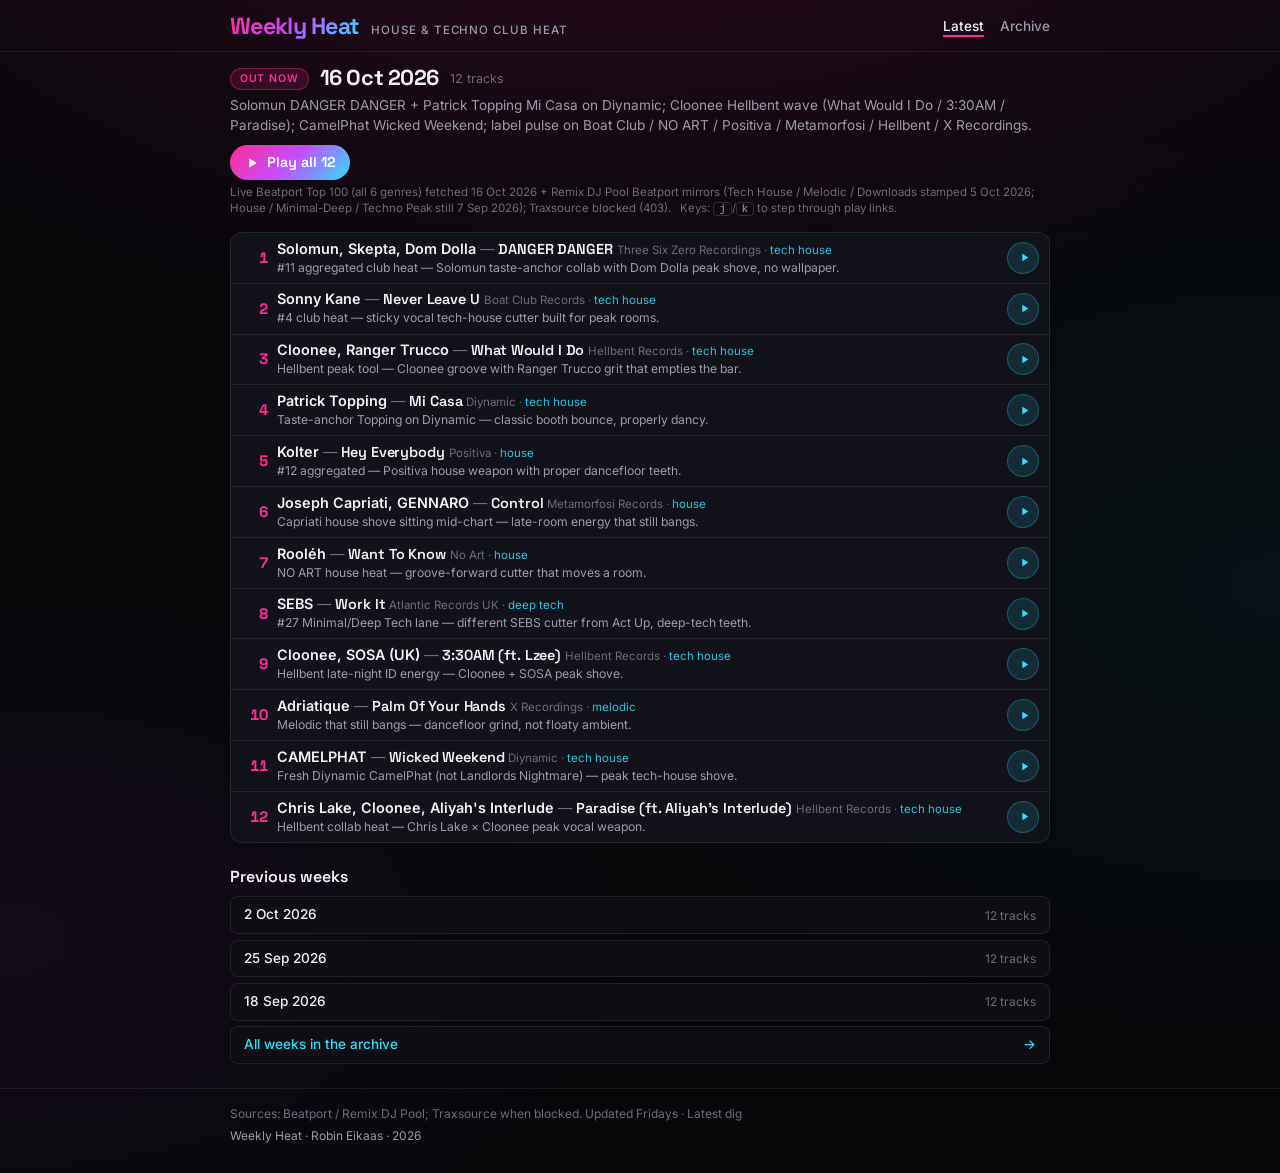
==== commit f831ff6e: "Weekly Heat 2026-10-16" ====
--- a/index.html
+++ b/index.html
@@ -3,7 +3,7 @@
 <head>
   <meta charset="utf-8">
   <meta name="viewport" content="width=device-width, initial-scale=1">
-  <meta name="description" content="Weekly Heat — 25 Sep 2026 house &amp; techno club digs. 12 tracks with why-it-matters.">
+  <meta name="description" content="Weekly Heat — 16 Oct 2026 house &amp; techno club digs. 12 tracks with why-it-matters.">
   <title>Weekly Heat — house &amp; techno club heat</title>
   <link rel="preconnect" href="https://fonts.googleapis.com">
   <link rel="preconnect" href="https://fonts.gstatic.com" crossorigin>
@@ -29,10 +29,10 @@
 
   <main>
     <section class="hero wrap">
-      <p class="hero-top"><span class="hero-badge">Out now</span><span class="hero-date">25 Sep 2026</span><span class="hero-count">12 tracks</span></p>
-      <p class="hero-scene">Cloonee album rollout / ARC + Mau P Brooklyn heat; label pulse on Hellbent / CircoLoco / Diynamic / NO ART / LTF / Prophecy.</p>
-      <p class="hero-actions"><a class="play-all" href="https://www.youtube.com/watch_videos?video_ids=-3ylMb6gGzU,4c9JN41bdsA,XtgPuOiOd80,jjryO1nUm6I,GsTVHVlZlNo,ajUMhpotf8k,aBHlgxHewlU,WP1a5pBLctc,zn3ios87t8Q,peQemKGvHLE,QvAIZgDHsFM,zcY6EAPAd6Q" target="_blank" rel="noopener noreferrer"><svg viewBox="0 0 24 24" aria-hidden="true" fill="currentColor"><path d="M8 5.14v13.72L19 12 8 5.14z"/></svg> Play all 12</a></p>
-      <p class="hero-meta">Beatport Top 100s (live this morning) + Remix DJ Pool mirrors (still 7 Sep stamp); Traxsource still 403. <span class="kb-hint">Keys: <kbd>j</kbd>/<kbd>k</kbd> to step through play links.</span></p>
+      <p class="hero-top"><span class="hero-badge">Out now</span><span class="hero-date">16 Oct 2026</span><span class="hero-count">12 tracks</span></p>
+      <p class="hero-scene">Solomun DANGER DANGER + Patrick Topping Mi Casa on Diynamic; Cloonee Hellbent wave (What Would I Do / 3:30AM / Paradise); CamelPhat Wicked Weekend; label pulse on Boat Club / NO ART / Positiva / Metamorfosi / Hellbent / X Recordings.</p>
+      <p class="hero-actions"><a class="play-all" href="https://www.youtube.com/watch_videos?video_ids=4eoaXkydIsM,egTM0nyZmr0,fZknRetRDgo,DFlaCVFijgM,oeDtMcTmc34,DlmuIXUJ9UQ,Q6GXYwnySlU,EuI7hBPVCKo,FoshKZE-Jow,lZU9Ybf4R0Q,L7aNSyC8Y0Q,zv-DrIE9DXk" target="_blank" rel="noopener noreferrer"><svg viewBox="0 0 24 24" aria-hidden="true" fill="currentColor"><path d="M8 5.14v13.72L19 12 8 5.14z"/></svg> Play all 12</a></p>
+      <p class="hero-meta">Live Beatport Top 100 (all 6 genres) fetched 16 Oct 2026 + Remix DJ Pool Beatport mirrors (Tech House / Melodic / Downloads stamped 5 Oct 2026; House / Minimal-Deep / Techno Peak still 7 Sep 2026); Traxsource blocked (403). <span class="kb-hint">Keys: <kbd>j</kbd>/<kbd>k</kbd> to step through play links.</span></p>
     </section>
 
     <section class="wrap" aria-label="12 editorial digs">
@@ -40,98 +40,98 @@
       <li class="trk" id="track-1">
         <span class="trk-rank" aria-label="Rank 1">1</span>
         <div class="trk-main">
-          <p class="trk-line"><span class="trk-artists">Yandel, Cloonee, ATLAC</span><span class="trk-sep"> — </span><span class="trk-title">Movimiento</span> <span class="trk-meta">Hellbent / Universal Music Latino · <span class="trk-lane">tech house</span></span></p>
-          <p class="trk-blurb">Dropped 23 Sep — Cloonee&#x27;s final pre-album ID finally out; reggaeton-flip peak shove that empties the bar.</p>
+          <p class="trk-line"><span class="trk-artists">Solomun, Skepta, Dom Dolla</span><span class="trk-sep"> — </span><span class="trk-title">DANGER DANGER</span> <span class="trk-meta">Three Six Zero Recordings · <span class="trk-lane">tech house</span></span></p>
+          <p class="trk-blurb">#11 aggregated club heat — Solomun taste-anchor collab with Dom Dolla peak shove, no wallpaper.</p>
         </div>
-        <a class="trk-play" href="https://music.youtube.com/watch?v=-3ylMb6gGzU" target="_blank" rel="noopener noreferrer" aria-label="Play Yandel, Cloonee, ATLAC — Movimiento on YouTube Music" title="Play on YouTube Music"><svg viewBox="0 0 24 24" aria-hidden="true" fill="currentColor"><path d="M8 5.14v13.72L19 12 8 5.14z"/></svg></a>
+        <a class="trk-play" href="https://music.youtube.com/watch?v=4eoaXkydIsM" target="_blank" rel="noopener noreferrer" aria-label="Play Solomun, Skepta, Dom Dolla — DANGER DANGER on YouTube Music" title="Play on YouTube Music"><svg viewBox="0 0 24 24" aria-hidden="true" fill="currentColor"><path d="M8 5.14v13.72L19 12 8 5.14z"/></svg></a>
       </li>
       <li class="trk" id="track-2">
         <span class="trk-rank" aria-label="Rank 2">2</span>
         <div class="trk-main">
-          <p class="trk-line"><span class="trk-artists">Cloonee</span><span class="trk-sep"> — </span><span class="trk-title">Back Of The Club</span> <span class="trk-meta">Ministry of Sound · <span class="trk-lane">tech house</span></span></p>
-          <p class="trk-blurb">Fresh 16 Sep MoS cutter already #8 Tech House — no-frills booth weapon, pure Hellbent DNA.</p>
+          <p class="trk-line"><span class="trk-artists">Sonny Kane</span><span class="trk-sep"> — </span><span class="trk-title">Never Leave U</span> <span class="trk-meta">Boat Club Records · <span class="trk-lane">tech house</span></span></p>
+          <p class="trk-blurb">#4 club heat — sticky vocal tech-house cutter built for peak rooms.</p>
         </div>
-        <a class="trk-play" href="https://music.youtube.com/watch?v=4c9JN41bdsA" target="_blank" rel="noopener noreferrer" aria-label="Play Cloonee — Back Of The Club on YouTube Music" title="Play on YouTube Music"><svg viewBox="0 0 24 24" aria-hidden="true" fill="currentColor"><path d="M8 5.14v13.72L19 12 8 5.14z"/></svg></a>
+        <a class="trk-play" href="https://music.youtube.com/watch?v=egTM0nyZmr0" target="_blank" rel="noopener noreferrer" aria-label="Play Sonny Kane — Never Leave U on YouTube Music" title="Play on YouTube Music"><svg viewBox="0 0 24 24" aria-hidden="true" fill="currentColor"><path d="M8 5.14v13.72L19 12 8 5.14z"/></svg></a>
       </li>
       <li class="trk" id="track-3">
         <span class="trk-rank" aria-label="Rank 3">3</span>
         <div class="trk-main">
-          <p class="trk-line"><span class="trk-artists">Sapian</span><span class="trk-sep"> — </span><span class="trk-title">Reason Why</span> <span class="trk-meta">Prophecy · <span class="trk-lane">tech house</span></span></p>
-          <p class="trk-blurb">Aggregated club-heat #1 this morning; Prophecy rolling low-end that sits next to Bibi/Cloonee sets.</p>
+          <p class="trk-line"><span class="trk-artists">Cloonee, Ranger Trucco</span><span class="trk-sep"> — </span><span class="trk-title">What Would I Do</span> <span class="trk-meta">Hellbent Records · <span class="trk-lane">tech house</span></span></p>
+          <p class="trk-blurb">Hellbent peak tool — Cloonee groove with Ranger Trucco grit that empties the bar.</p>
         </div>
-        <a class="trk-play" href="https://music.youtube.com/watch?v=XtgPuOiOd80" target="_blank" rel="noopener noreferrer" aria-label="Play Sapian — Reason Why on YouTube Music" title="Play on YouTube Music"><svg viewBox="0 0 24 24" aria-hidden="true" fill="currentColor"><path d="M8 5.14v13.72L19 12 8 5.14z"/></svg></a>
+        <a class="trk-play" href="https://music.youtube.com/watch?v=fZknRetRDgo" target="_blank" rel="noopener noreferrer" aria-label="Play Cloonee, Ranger Trucco — What Would I Do on YouTube Music" title="Play on YouTube Music"><svg viewBox="0 0 24 24" aria-hidden="true" fill="currentColor"><path d="M8 5.14v13.72L19 12 8 5.14z"/></svg></a>
       </li>
       <li class="trk" id="track-4">
         <span class="trk-rank" aria-label="Rank 4">4</span>
         <div class="trk-main">
-          <p class="trk-line"><span class="trk-artists">Beave</span><span class="trk-sep"> — </span><span class="trk-title">1997</span> <span class="trk-meta">Staff Only · <span class="trk-lane">house</span></span></p>
-          <p class="trk-blurb">#1 House live — Staff Only bounce with that late-90s jack energy, properly dancy.</p>
+          <p class="trk-line"><span class="trk-artists">Patrick Topping</span><span class="trk-sep"> — </span><span class="trk-title">Mi Casa</span> <span class="trk-meta">Diynamic · <span class="trk-lane">tech house</span></span></p>
+          <p class="trk-blurb">Taste-anchor Topping on Diynamic — classic booth bounce, properly dancy.</p>
         </div>
-        <a class="trk-play" href="https://music.youtube.com/watch?v=jjryO1nUm6I" target="_blank" rel="noopener noreferrer" aria-label="Play Beave — 1997 on YouTube Music" title="Play on YouTube Music"><svg viewBox="0 0 24 24" aria-hidden="true" fill="currentColor"><path d="M8 5.14v13.72L19 12 8 5.14z"/></svg></a>
+        <a class="trk-play" href="https://music.youtube.com/watch?v=DFlaCVFijgM" target="_blank" rel="noopener noreferrer" aria-label="Play Patrick Topping — Mi Casa on YouTube Music" title="Play on YouTube Music"><svg viewBox="0 0 24 24" aria-hidden="true" fill="currentColor"><path d="M8 5.14v13.72L19 12 8 5.14z"/></svg></a>
       </li>
       <li class="trk" id="track-5">
         <span class="trk-rank" aria-label="Rank 5">5</span>
         <div class="trk-main">
-          <p class="trk-line"><span class="trk-artists">Volkoder, James Hype</span><span class="trk-sep"> — </span><span class="trk-title">1,2,3</span> <span class="trk-meta">Tomorrowland Music / SoundOn · <span class="trk-lane">tech house</span></span></p>
-          <p class="trk-blurb">#1 live Tech House — big-room tech-house shove without losing the groove.</p>
+          <p class="trk-line"><span class="trk-artists">Kolter</span><span class="trk-sep"> — </span><span class="trk-title">Hey Everybody</span> <span class="trk-meta">Positiva · <span class="trk-lane">house</span></span></p>
+          <p class="trk-blurb">#12 aggregated — Positiva house weapon with proper dancefloor teeth.</p>
         </div>
-        <a class="trk-play" href="https://music.youtube.com/watch?v=GsTVHVlZlNo" target="_blank" rel="noopener noreferrer" aria-label="Play Volkoder, James Hype — 1,2,3 on YouTube Music" title="Play on YouTube Music"><svg viewBox="0 0 24 24" aria-hidden="true" fill="currentColor"><path d="M8 5.14v13.72L19 12 8 5.14z"/></svg></a>
+        <a class="trk-play" href="https://music.youtube.com/watch?v=oeDtMcTmc34" target="_blank" rel="noopener noreferrer" aria-label="Play Kolter — Hey Everybody on YouTube Music" title="Play on YouTube Music"><svg viewBox="0 0 24 24" aria-hidden="true" fill="currentColor"><path d="M8 5.14v13.72L19 12 8 5.14z"/></svg></a>
       </li>
       <li class="trk" id="track-6">
         <span class="trk-rank" aria-label="Rank 6">6</span>
         <div class="trk-main">
-          <p class="trk-line"><span class="trk-artists">ANOTR, 54 Ultra</span><span class="trk-sep"> — </span><span class="trk-title">Talk To You</span> <span class="trk-meta">NO ART · <span class="trk-lane">house</span></span></p>
-          <p class="trk-blurb">NO ART house heat climbing hard; sticky vocal hook built for peak floors.</p>
+          <p class="trk-line"><span class="trk-artists">Joseph Capriati, GENNARO</span><span class="trk-sep"> — </span><span class="trk-title">Control</span> <span class="trk-meta">Metamorfosi Records · <span class="trk-lane">house</span></span></p>
+          <p class="trk-blurb">Capriati house shove sitting mid-chart — late-room energy that still bangs.</p>
         </div>
-        <a class="trk-play" href="https://music.youtube.com/watch?v=ajUMhpotf8k" target="_blank" rel="noopener noreferrer" aria-label="Play ANOTR, 54 Ultra — Talk To You on YouTube Music" title="Play on YouTube Music"><svg viewBox="0 0 24 24" aria-hidden="true" fill="currentColor"><path d="M8 5.14v13.72L19 12 8 5.14z"/></svg></a>
+        <a class="trk-play" href="https://music.youtube.com/watch?v=DlmuIXUJ9UQ" target="_blank" rel="noopener noreferrer" aria-label="Play Joseph Capriati, GENNARO — Control on YouTube Music" title="Play on YouTube Music"><svg viewBox="0 0 24 24" aria-hidden="true" fill="currentColor"><path d="M8 5.14v13.72L19 12 8 5.14z"/></svg></a>
       </li>
       <li class="trk" id="track-7">
         <span class="trk-rank" aria-label="Rank 7">7</span>
         <div class="trk-main">
-          <p class="trk-line"><span class="trk-artists">Michael Bibi, Baby Tate</span><span class="trk-sep"> — </span><span class="trk-title">Feel This Grip (feat. Baby Tate)</span> <span class="trk-meta">Warner · <span class="trk-lane">tech house</span></span></p>
-          <p class="trk-blurb">Bibi swing with Tate attitude — CircoLoco-adjacent chaos that still grooves.</p>
+          <p class="trk-line"><span class="trk-artists">Rooléh</span><span class="trk-sep"> — </span><span class="trk-title">Want To Know</span> <span class="trk-meta">No Art · <span class="trk-lane">house</span></span></p>
+          <p class="trk-blurb">NO ART house heat — groove-forward cutter that moves a room.</p>
         </div>
-        <a class="trk-play" href="https://music.youtube.com/watch?v=aBHlgxHewlU" target="_blank" rel="noopener noreferrer" aria-label="Play Michael Bibi, Baby Tate — Feel This Grip (feat. Baby Tate) on YouTube Music" title="Play on YouTube Music"><svg viewBox="0 0 24 24" aria-hidden="true" fill="currentColor"><path d="M8 5.14v13.72L19 12 8 5.14z"/></svg></a>
+        <a class="trk-play" href="https://music.youtube.com/watch?v=Q6GXYwnySlU" target="_blank" rel="noopener noreferrer" aria-label="Play Rooléh — Want To Know on YouTube Music" title="Play on YouTube Music"><svg viewBox="0 0 24 24" aria-hidden="true" fill="currentColor"><path d="M8 5.14v13.72L19 12 8 5.14z"/></svg></a>
       </li>
       <li class="trk" id="track-8">
         <span class="trk-rank" aria-label="Rank 8">8</span>
         <div class="trk-main">
-          <p class="trk-line"><span class="trk-artists">Franky Rizardo</span><span class="trk-sep"> — </span><span class="trk-title">Shinjuku</span> <span class="trk-meta">LTF Records · <span class="trk-lane">house</span></span></p>
-          <p class="trk-blurb">LTF peak tool; Rizardo rolls it like a late-set house hammer.</p>
+          <p class="trk-line"><span class="trk-artists">SEBS</span><span class="trk-sep"> — </span><span class="trk-title">Work It</span> <span class="trk-meta">Atlantic Records UK · <span class="trk-lane">deep tech</span></span></p>
+          <p class="trk-blurb">#27 Minimal/Deep Tech lane — different SEBS cutter from Act Up, deep-tech teeth.</p>
         </div>
-        <a class="trk-play" href="https://music.youtube.com/watch?v=WP1a5pBLctc" target="_blank" rel="noopener noreferrer" aria-label="Play Franky Rizardo — Shinjuku on YouTube Music" title="Play on YouTube Music"><svg viewBox="0 0 24 24" aria-hidden="true" fill="currentColor"><path d="M8 5.14v13.72L19 12 8 5.14z"/></svg></a>
+        <a class="trk-play" href="https://music.youtube.com/watch?v=EuI7hBPVCKo" target="_blank" rel="noopener noreferrer" aria-label="Play SEBS — Work It on YouTube Music" title="Play on YouTube Music"><svg viewBox="0 0 24 24" aria-hidden="true" fill="currentColor"><path d="M8 5.14v13.72L19 12 8 5.14z"/></svg></a>
       </li>
       <li class="trk" id="track-9">
         <span class="trk-rank" aria-label="Rank 9">9</span>
         <div class="trk-main">
-          <p class="trk-line"><span class="trk-artists">Prospa</span><span class="trk-sep"> — </span><span class="trk-title">Don&#x27;t Stop</span> <span class="trk-meta">CircoLoco Records · <span class="trk-lane">tech house</span></span></p>
-          <p class="trk-blurb">CircoLoco solo heat still rising — relentless drums, zero filler.</p>
+          <p class="trk-line"><span class="trk-artists">Cloonee, SOSA (UK)</span><span class="trk-sep"> — </span><span class="trk-title">3:30AM (ft. Lzee)</span> <span class="trk-meta">Hellbent Records · <span class="trk-lane">tech house</span></span></p>
+          <p class="trk-blurb">Hellbent late-night ID energy — Cloonee + SOSA peak shove.</p>
         </div>
-        <a class="trk-play" href="https://music.youtube.com/watch?v=zn3ios87t8Q" target="_blank" rel="noopener noreferrer" aria-label="Play Prospa — Don&#x27;t Stop on YouTube Music" title="Play on YouTube Music"><svg viewBox="0 0 24 24" aria-hidden="true" fill="currentColor"><path d="M8 5.14v13.72L19 12 8 5.14z"/></svg></a>
+        <a class="trk-play" href="https://music.youtube.com/watch?v=FoshKZE-Jow" target="_blank" rel="noopener noreferrer" aria-label="Play Cloonee, SOSA (UK) — 3:30AM (ft. Lzee) on YouTube Music" title="Play on YouTube Music"><svg viewBox="0 0 24 24" aria-hidden="true" fill="currentColor"><path d="M8 5.14v13.72L19 12 8 5.14z"/></svg></a>
       </li>
       <li class="trk" id="track-10">
         <span class="trk-rank" aria-label="Rank 10">10</span>
         <div class="trk-main">
-          <p class="trk-line"><span class="trk-artists">Mau P</span><span class="trk-sep"> — </span><span class="trk-title">Like I Like It</span> <span class="trk-meta">Diynamic · <span class="trk-lane">tech house</span></span></p>
-          <p class="trk-blurb">Diynamic Mau P still charting while the Baddest Behaviour run owns rooms — flirty low-end shove.</p>
+          <p class="trk-line"><span class="trk-artists">Adriatique</span><span class="trk-sep"> — </span><span class="trk-title">Palm Of Your Hands</span> <span class="trk-meta">X Recordings · <span class="trk-lane">melodic</span></span></p>
+          <p class="trk-blurb">Melodic that still bangs — dancefloor grind, not floaty ambient.</p>
         </div>
-        <a class="trk-play" href="https://music.youtube.com/watch?v=peQemKGvHLE" target="_blank" rel="noopener noreferrer" aria-label="Play Mau P — Like I Like It on YouTube Music" title="Play on YouTube Music"><svg viewBox="0 0 24 24" aria-hidden="true" fill="currentColor"><path d="M8 5.14v13.72L19 12 8 5.14z"/></svg></a>
+        <a class="trk-play" href="https://music.youtube.com/watch?v=lZU9Ybf4R0Q" target="_blank" rel="noopener noreferrer" aria-label="Play Adriatique — Palm Of Your Hands on YouTube Music" title="Play on YouTube Music"><svg viewBox="0 0 24 24" aria-hidden="true" fill="currentColor"><path d="M8 5.14v13.72L19 12 8 5.14z"/></svg></a>
       </li>
       <li class="trk" id="track-11">
         <span class="trk-rank" aria-label="Rank 11">11</span>
         <div class="trk-main">
-          <p class="trk-line"><span class="trk-artists">Rafael, Adam Ten</span><span class="trk-sep"> — </span><span class="trk-title">Beat Goes On</span> <span class="trk-meta">Maccabi House · <span class="trk-lane">tech house</span></span></p>
-          <p class="trk-blurb">Remix DJ Pool Tech House #2; Adam Ten rolling heat that sits next to Crosstown weapons.</p>
+          <p class="trk-line"><span class="trk-artists">CAMELPHAT</span><span class="trk-sep"> — </span><span class="trk-title">Wicked Weekend</span> <span class="trk-meta">Diynamic · <span class="trk-lane">tech house</span></span></p>
+          <p class="trk-blurb">Fresh Diynamic CamelPhat (not Landlords Nightmare) — peak tech-house shove.</p>
         </div>
-        <a class="trk-play" href="https://music.youtube.com/watch?v=QvAIZgDHsFM" target="_blank" rel="noopener noreferrer" aria-label="Play Rafael, Adam Ten — Beat Goes On on YouTube Music" title="Play on YouTube Music"><svg viewBox="0 0 24 24" aria-hidden="true" fill="currentColor"><path d="M8 5.14v13.72L19 12 8 5.14z"/></svg></a>
+        <a class="trk-play" href="https://music.youtube.com/watch?v=L7aNSyC8Y0Q" target="_blank" rel="noopener noreferrer" aria-label="Play CAMELPHAT — Wicked Weekend on YouTube Music" title="Play on YouTube Music"><svg viewBox="0 0 24 24" aria-hidden="true" fill="currentColor"><path d="M8 5.14v13.72L19 12 8 5.14z"/></svg></a>
       </li>
       <li class="trk" id="track-12">
         <span class="trk-rank" aria-label="Rank 12">12</span>
         <div class="trk-main">
-          <p class="trk-line"><span class="trk-artists">RUZE</span><span class="trk-sep"> — </span><span class="trk-title">The Rider</span> <span class="trk-meta">range. · <span class="trk-lane">deep tech</span></span></p>
-          <p class="trk-blurb">Taste-anchor RUZE on range. — deep-tech groove with proper dancefloor teeth.</p>
+          <p class="trk-line"><span class="trk-artists">Chris Lake, Cloonee, Aliyah&#x27;s Interlude</span><span class="trk-sep"> — </span><span class="trk-title">Paradise (ft. Aliyah&#x27;s Interlude)</span> <span class="trk-meta">Hellbent Records · <span class="trk-lane">tech house</span></span></p>
+          <p class="trk-blurb">Hellbent collab heat — Chris Lake × Cloonee peak vocal weapon.</p>
         </div>
-        <a class="trk-play" href="https://music.youtube.com/watch?v=zcY6EAPAd6Q" target="_blank" rel="noopener noreferrer" aria-label="Play RUZE — The Rider on YouTube Music" title="Play on YouTube Music"><svg viewBox="0 0 24 24" aria-hidden="true" fill="currentColor"><path d="M8 5.14v13.72L19 12 8 5.14z"/></svg></a>
+        <a class="trk-play" href="https://music.youtube.com/watch?v=zv-DrIE9DXk" target="_blank" rel="noopener noreferrer" aria-label="Play Chris Lake, Cloonee, Aliyah&#x27;s Interlude — Paradise (ft. Aliyah&#x27;s Interlude) on YouTube Music" title="Play on YouTube Music"><svg viewBox="0 0 24 24" aria-hidden="true" fill="currentColor"><path d="M8 5.14v13.72L19 12 8 5.14z"/></svg></a>
       </li>
       </ol>
     </section>
@@ -139,6 +139,8 @@
     <section class="prev-weeks wrap" id="previous" aria-labelledby="prev-heading">
       <h2 id="prev-heading">Previous weeks</h2>
       <ul class="week-links">
+        <li><a href="week/2026-10-02.html"><span>2 Oct 2026</span><span class="muted">12 tracks</span></a></li>
+        <li><a href="week/2026-09-25.html"><span>25 Sep 2026</span><span class="muted">12 tracks</span></a></li>
         <li><a href="week/2026-09-18.html"><span>18 Sep 2026</span><span class="muted">12 tracks</span></a></li>
         <li><a class="all-weeks" href="archive.html"><span>All weeks in the archive</span><span aria-hidden="true">→</span></a></li>
       </ul>
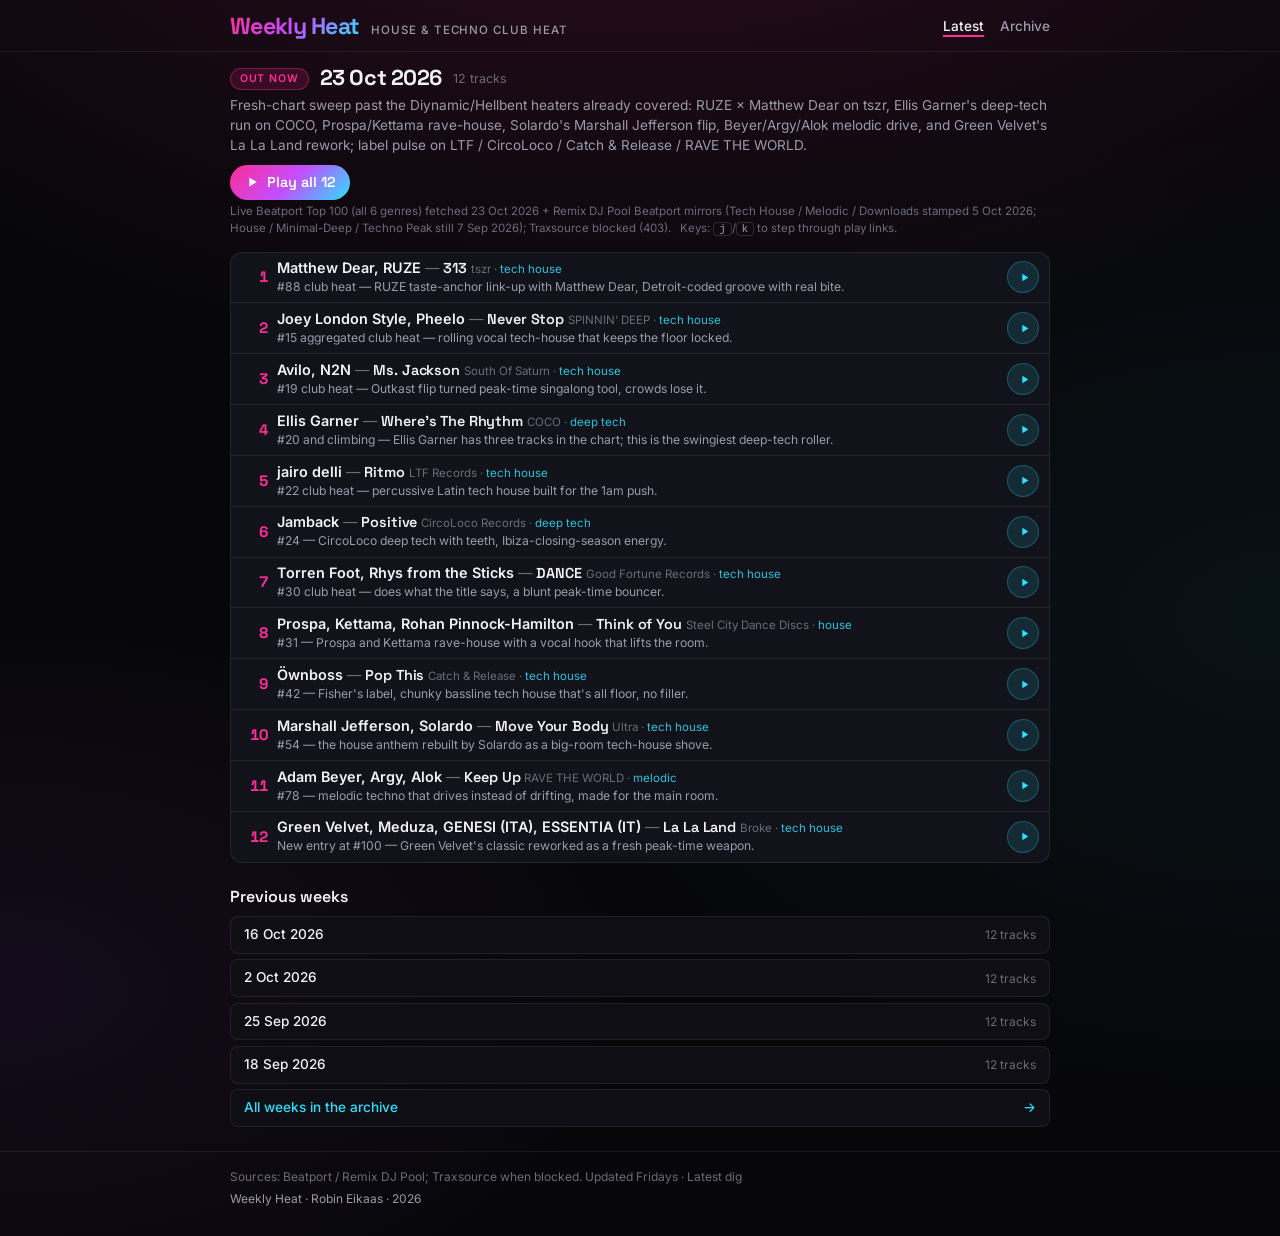
==== commit ce11cbf1: "Weekly Heat 2026-10-23" ====
--- a/index.html
+++ b/index.html
@@ -3,7 +3,7 @@
 <head>
   <meta charset="utf-8">
   <meta name="viewport" content="width=device-width, initial-scale=1">
-  <meta name="description" content="Weekly Heat — 16 Oct 2026 house &amp; techno club digs. 12 tracks with why-it-matters.">
+  <meta name="description" content="Weekly Heat — 23 Oct 2026 house &amp; techno club digs. 12 tracks with why-it-matters.">
   <title>Weekly Heat — house &amp; techno club heat</title>
   <link rel="preconnect" href="https://fonts.googleapis.com">
   <link rel="preconnect" href="https://fonts.gstatic.com" crossorigin>
@@ -29,10 +29,10 @@
 
   <main>
     <section class="hero wrap">
-      <p class="hero-top"><span class="hero-badge">Out now</span><span class="hero-date">16 Oct 2026</span><span class="hero-count">12 tracks</span></p>
-      <p class="hero-scene">Solomun DANGER DANGER + Patrick Topping Mi Casa on Diynamic; Cloonee Hellbent wave (What Would I Do / 3:30AM / Paradise); CamelPhat Wicked Weekend; label pulse on Boat Club / NO ART / Positiva / Metamorfosi / Hellbent / X Recordings.</p>
-      <p class="hero-actions"><a class="play-all" href="https://www.youtube.com/watch_videos?video_ids=4eoaXkydIsM,egTM0nyZmr0,fZknRetRDgo,DFlaCVFijgM,oeDtMcTmc34,DlmuIXUJ9UQ,Q6GXYwnySlU,EuI7hBPVCKo,FoshKZE-Jow,lZU9Ybf4R0Q,L7aNSyC8Y0Q,zv-DrIE9DXk" target="_blank" rel="noopener noreferrer"><svg viewBox="0 0 24 24" aria-hidden="true" fill="currentColor"><path d="M8 5.14v13.72L19 12 8 5.14z"/></svg> Play all 12</a></p>
-      <p class="hero-meta">Live Beatport Top 100 (all 6 genres) fetched 16 Oct 2026 + Remix DJ Pool Beatport mirrors (Tech House / Melodic / Downloads stamped 5 Oct 2026; House / Minimal-Deep / Techno Peak still 7 Sep 2026); Traxsource blocked (403). <span class="kb-hint">Keys: <kbd>j</kbd>/<kbd>k</kbd> to step through play links.</span></p>
+      <p class="hero-top"><span class="hero-badge">Out now</span><span class="hero-date">23 Oct 2026</span><span class="hero-count">12 tracks</span></p>
+      <p class="hero-scene">Fresh-chart sweep past the Diynamic/Hellbent heaters already covered: RUZE × Matthew Dear on tszr, Ellis Garner&#x27;s deep-tech run on COCO, Prospa/Kettama rave-house, Solardo&#x27;s Marshall Jefferson flip, Beyer/Argy/Alok melodic drive, and Green Velvet&#x27;s La La Land rework; label pulse on LTF / CircoLoco / Catch &amp; Release / RAVE THE WORLD.</p>
+      <p class="hero-actions"><a class="play-all" href="https://www.youtube.com/watch_videos?video_ids=WQ2TTNFSWgI,kGbZ8LJt-4A,B270kxK7iHc,o0-mcvhCnBQ,6_YD8-IbauY,COqeUEhmWwA,EYJxGbpaoqU,d2iWMT9lBb4,sPoVROa6C0s,yFdbueklpwY,pUVYqacxNdY,nVbrJKlDUmU" target="_blank" rel="noopener noreferrer"><svg viewBox="0 0 24 24" aria-hidden="true" fill="currentColor"><path d="M8 5.14v13.72L19 12 8 5.14z"/></svg> Play all 12</a></p>
+      <p class="hero-meta">Live Beatport Top 100 (all 6 genres) fetched 23 Oct 2026 + Remix DJ Pool Beatport mirrors (Tech House / Melodic / Downloads stamped 5 Oct 2026; House / Minimal-Deep / Techno Peak still 7 Sep 2026); Traxsource blocked (403). <span class="kb-hint">Keys: <kbd>j</kbd>/<kbd>k</kbd> to step through play links.</span></p>
     </section>
 
     <section class="wrap" aria-label="12 editorial digs">
@@ -40,98 +40,98 @@
       <li class="trk" id="track-1">
         <span class="trk-rank" aria-label="Rank 1">1</span>
         <div class="trk-main">
-          <p class="trk-line"><span class="trk-artists">Solomun, Skepta, Dom Dolla</span><span class="trk-sep"> — </span><span class="trk-title">DANGER DANGER</span> <span class="trk-meta">Three Six Zero Recordings · <span class="trk-lane">tech house</span></span></p>
-          <p class="trk-blurb">#11 aggregated club heat — Solomun taste-anchor collab with Dom Dolla peak shove, no wallpaper.</p>
+          <p class="trk-line"><span class="trk-artists">Matthew Dear, RUZE</span><span class="trk-sep"> — </span><span class="trk-title">313</span> <span class="trk-meta">tszr · <span class="trk-lane">tech house</span></span></p>
+          <p class="trk-blurb">#88 club heat — RUZE taste-anchor link-up with Matthew Dear, Detroit-coded groove with real bite.</p>
         </div>
-        <a class="trk-play" href="https://music.youtube.com/watch?v=4eoaXkydIsM" target="_blank" rel="noopener noreferrer" aria-label="Play Solomun, Skepta, Dom Dolla — DANGER DANGER on YouTube Music" title="Play on YouTube Music"><svg viewBox="0 0 24 24" aria-hidden="true" fill="currentColor"><path d="M8 5.14v13.72L19 12 8 5.14z"/></svg></a>
+        <a class="trk-play" href="https://music.youtube.com/watch?v=WQ2TTNFSWgI" target="_blank" rel="noopener noreferrer" aria-label="Play Matthew Dear, RUZE — 313 on YouTube Music" title="Play on YouTube Music"><svg viewBox="0 0 24 24" aria-hidden="true" fill="currentColor"><path d="M8 5.14v13.72L19 12 8 5.14z"/></svg></a>
       </li>
       <li class="trk" id="track-2">
         <span class="trk-rank" aria-label="Rank 2">2</span>
         <div class="trk-main">
-          <p class="trk-line"><span class="trk-artists">Sonny Kane</span><span class="trk-sep"> — </span><span class="trk-title">Never Leave U</span> <span class="trk-meta">Boat Club Records · <span class="trk-lane">tech house</span></span></p>
-          <p class="trk-blurb">#4 club heat — sticky vocal tech-house cutter built for peak rooms.</p>
+          <p class="trk-line"><span class="trk-artists">Joey London Style, Pheelo</span><span class="trk-sep"> — </span><span class="trk-title">Never Stop</span> <span class="trk-meta">SPINNIN&#x27; DEEP · <span class="trk-lane">tech house</span></span></p>
+          <p class="trk-blurb">#15 aggregated club heat — rolling vocal tech-house that keeps the floor locked.</p>
         </div>
-        <a class="trk-play" href="https://music.youtube.com/watch?v=egTM0nyZmr0" target="_blank" rel="noopener noreferrer" aria-label="Play Sonny Kane — Never Leave U on YouTube Music" title="Play on YouTube Music"><svg viewBox="0 0 24 24" aria-hidden="true" fill="currentColor"><path d="M8 5.14v13.72L19 12 8 5.14z"/></svg></a>
+        <a class="trk-play" href="https://music.youtube.com/watch?v=kGbZ8LJt-4A" target="_blank" rel="noopener noreferrer" aria-label="Play Joey London Style, Pheelo — Never Stop on YouTube Music" title="Play on YouTube Music"><svg viewBox="0 0 24 24" aria-hidden="true" fill="currentColor"><path d="M8 5.14v13.72L19 12 8 5.14z"/></svg></a>
       </li>
       <li class="trk" id="track-3">
         <span class="trk-rank" aria-label="Rank 3">3</span>
         <div class="trk-main">
-          <p class="trk-line"><span class="trk-artists">Cloonee, Ranger Trucco</span><span class="trk-sep"> — </span><span class="trk-title">What Would I Do</span> <span class="trk-meta">Hellbent Records · <span class="trk-lane">tech house</span></span></p>
-          <p class="trk-blurb">Hellbent peak tool — Cloonee groove with Ranger Trucco grit that empties the bar.</p>
+          <p class="trk-line"><span class="trk-artists">Avilo, N2N</span><span class="trk-sep"> — </span><span class="trk-title">Ms. Jackson</span> <span class="trk-meta">South Of Saturn · <span class="trk-lane">tech house</span></span></p>
+          <p class="trk-blurb">#19 club heat — Outkast flip turned peak-time singalong tool, crowds lose it.</p>
         </div>
-        <a class="trk-play" href="https://music.youtube.com/watch?v=fZknRetRDgo" target="_blank" rel="noopener noreferrer" aria-label="Play Cloonee, Ranger Trucco — What Would I Do on YouTube Music" title="Play on YouTube Music"><svg viewBox="0 0 24 24" aria-hidden="true" fill="currentColor"><path d="M8 5.14v13.72L19 12 8 5.14z"/></svg></a>
+        <a class="trk-play" href="https://music.youtube.com/watch?v=B270kxK7iHc" target="_blank" rel="noopener noreferrer" aria-label="Play Avilo, N2N — Ms. Jackson on YouTube Music" title="Play on YouTube Music"><svg viewBox="0 0 24 24" aria-hidden="true" fill="currentColor"><path d="M8 5.14v13.72L19 12 8 5.14z"/></svg></a>
       </li>
       <li class="trk" id="track-4">
         <span class="trk-rank" aria-label="Rank 4">4</span>
         <div class="trk-main">
-          <p class="trk-line"><span class="trk-artists">Patrick Topping</span><span class="trk-sep"> — </span><span class="trk-title">Mi Casa</span> <span class="trk-meta">Diynamic · <span class="trk-lane">tech house</span></span></p>
-          <p class="trk-blurb">Taste-anchor Topping on Diynamic — classic booth bounce, properly dancy.</p>
+          <p class="trk-line"><span class="trk-artists">Ellis Garner</span><span class="trk-sep"> — </span><span class="trk-title">Where&#x27;s The Rhythm</span> <span class="trk-meta">COCO · <span class="trk-lane">deep tech</span></span></p>
+          <p class="trk-blurb">#20 and climbing — Ellis Garner has three tracks in the chart; this is the swingiest deep-tech roller.</p>
         </div>
-        <a class="trk-play" href="https://music.youtube.com/watch?v=DFlaCVFijgM" target="_blank" rel="noopener noreferrer" aria-label="Play Patrick Topping — Mi Casa on YouTube Music" title="Play on YouTube Music"><svg viewBox="0 0 24 24" aria-hidden="true" fill="currentColor"><path d="M8 5.14v13.72L19 12 8 5.14z"/></svg></a>
+        <a class="trk-play" href="https://music.youtube.com/watch?v=o0-mcvhCnBQ" target="_blank" rel="noopener noreferrer" aria-label="Play Ellis Garner — Where&#x27;s The Rhythm on YouTube Music" title="Play on YouTube Music"><svg viewBox="0 0 24 24" aria-hidden="true" fill="currentColor"><path d="M8 5.14v13.72L19 12 8 5.14z"/></svg></a>
       </li>
       <li class="trk" id="track-5">
         <span class="trk-rank" aria-label="Rank 5">5</span>
         <div class="trk-main">
-          <p class="trk-line"><span class="trk-artists">Kolter</span><span class="trk-sep"> — </span><span class="trk-title">Hey Everybody</span> <span class="trk-meta">Positiva · <span class="trk-lane">house</span></span></p>
-          <p class="trk-blurb">#12 aggregated — Positiva house weapon with proper dancefloor teeth.</p>
+          <p class="trk-line"><span class="trk-artists">jairo delli</span><span class="trk-sep"> — </span><span class="trk-title">Ritmo</span> <span class="trk-meta">LTF Records · <span class="trk-lane">tech house</span></span></p>
+          <p class="trk-blurb">#22 club heat — percussive Latin tech house built for the 1am push.</p>
         </div>
-        <a class="trk-play" href="https://music.youtube.com/watch?v=oeDtMcTmc34" target="_blank" rel="noopener noreferrer" aria-label="Play Kolter — Hey Everybody on YouTube Music" title="Play on YouTube Music"><svg viewBox="0 0 24 24" aria-hidden="true" fill="currentColor"><path d="M8 5.14v13.72L19 12 8 5.14z"/></svg></a>
+        <a class="trk-play" href="https://music.youtube.com/watch?v=6_YD8-IbauY" target="_blank" rel="noopener noreferrer" aria-label="Play jairo delli — Ritmo on YouTube Music" title="Play on YouTube Music"><svg viewBox="0 0 24 24" aria-hidden="true" fill="currentColor"><path d="M8 5.14v13.72L19 12 8 5.14z"/></svg></a>
       </li>
       <li class="trk" id="track-6">
         <span class="trk-rank" aria-label="Rank 6">6</span>
         <div class="trk-main">
-          <p class="trk-line"><span class="trk-artists">Joseph Capriati, GENNARO</span><span class="trk-sep"> — </span><span class="trk-title">Control</span> <span class="trk-meta">Metamorfosi Records · <span class="trk-lane">house</span></span></p>
-          <p class="trk-blurb">Capriati house shove sitting mid-chart — late-room energy that still bangs.</p>
+          <p class="trk-line"><span class="trk-artists">Jamback</span><span class="trk-sep"> — </span><span class="trk-title">Positive</span> <span class="trk-meta">CircoLoco Records · <span class="trk-lane">deep tech</span></span></p>
+          <p class="trk-blurb">#24 — CircoLoco deep tech with teeth, Ibiza-closing-season energy.</p>
         </div>
-        <a class="trk-play" href="https://music.youtube.com/watch?v=DlmuIXUJ9UQ" target="_blank" rel="noopener noreferrer" aria-label="Play Joseph Capriati, GENNARO — Control on YouTube Music" title="Play on YouTube Music"><svg viewBox="0 0 24 24" aria-hidden="true" fill="currentColor"><path d="M8 5.14v13.72L19 12 8 5.14z"/></svg></a>
+        <a class="trk-play" href="https://music.youtube.com/watch?v=COqeUEhmWwA" target="_blank" rel="noopener noreferrer" aria-label="Play Jamback — Positive on YouTube Music" title="Play on YouTube Music"><svg viewBox="0 0 24 24" aria-hidden="true" fill="currentColor"><path d="M8 5.14v13.72L19 12 8 5.14z"/></svg></a>
       </li>
       <li class="trk" id="track-7">
         <span class="trk-rank" aria-label="Rank 7">7</span>
         <div class="trk-main">
-          <p class="trk-line"><span class="trk-artists">Rooléh</span><span class="trk-sep"> — </span><span class="trk-title">Want To Know</span> <span class="trk-meta">No Art · <span class="trk-lane">house</span></span></p>
-          <p class="trk-blurb">NO ART house heat — groove-forward cutter that moves a room.</p>
+          <p class="trk-line"><span class="trk-artists">Torren Foot, Rhys from the Sticks</span><span class="trk-sep"> — </span><span class="trk-title">DANCE</span> <span class="trk-meta">Good Fortune Records · <span class="trk-lane">tech house</span></span></p>
+          <p class="trk-blurb">#30 club heat — does what the title says, a blunt peak-time bouncer.</p>
         </div>
-        <a class="trk-play" href="https://music.youtube.com/watch?v=Q6GXYwnySlU" target="_blank" rel="noopener noreferrer" aria-label="Play Rooléh — Want To Know on YouTube Music" title="Play on YouTube Music"><svg viewBox="0 0 24 24" aria-hidden="true" fill="currentColor"><path d="M8 5.14v13.72L19 12 8 5.14z"/></svg></a>
+        <a class="trk-play" href="https://music.youtube.com/watch?v=EYJxGbpaoqU" target="_blank" rel="noopener noreferrer" aria-label="Play Torren Foot, Rhys from the Sticks — DANCE on YouTube Music" title="Play on YouTube Music"><svg viewBox="0 0 24 24" aria-hidden="true" fill="currentColor"><path d="M8 5.14v13.72L19 12 8 5.14z"/></svg></a>
       </li>
       <li class="trk" id="track-8">
         <span class="trk-rank" aria-label="Rank 8">8</span>
         <div class="trk-main">
-          <p class="trk-line"><span class="trk-artists">SEBS</span><span class="trk-sep"> — </span><span class="trk-title">Work It</span> <span class="trk-meta">Atlantic Records UK · <span class="trk-lane">deep tech</span></span></p>
-          <p class="trk-blurb">#27 Minimal/Deep Tech lane — different SEBS cutter from Act Up, deep-tech teeth.</p>
+          <p class="trk-line"><span class="trk-artists">Prospa, Kettama, Rohan Pinnock-Hamilton</span><span class="trk-sep"> — </span><span class="trk-title">Think of You</span> <span class="trk-meta">Steel City Dance Discs · <span class="trk-lane">house</span></span></p>
+          <p class="trk-blurb">#31 — Prospa and Kettama rave-house with a vocal hook that lifts the room.</p>
         </div>
-        <a class="trk-play" href="https://music.youtube.com/watch?v=EuI7hBPVCKo" target="_blank" rel="noopener noreferrer" aria-label="Play SEBS — Work It on YouTube Music" title="Play on YouTube Music"><svg viewBox="0 0 24 24" aria-hidden="true" fill="currentColor"><path d="M8 5.14v13.72L19 12 8 5.14z"/></svg></a>
+        <a class="trk-play" href="https://music.youtube.com/watch?v=d2iWMT9lBb4" target="_blank" rel="noopener noreferrer" aria-label="Play Prospa, Kettama, Rohan Pinnock-Hamilton — Think of You on YouTube Music" title="Play on YouTube Music"><svg viewBox="0 0 24 24" aria-hidden="true" fill="currentColor"><path d="M8 5.14v13.72L19 12 8 5.14z"/></svg></a>
       </li>
       <li class="trk" id="track-9">
         <span class="trk-rank" aria-label="Rank 9">9</span>
         <div class="trk-main">
-          <p class="trk-line"><span class="trk-artists">Cloonee, SOSA (UK)</span><span class="trk-sep"> — </span><span class="trk-title">3:30AM (ft. Lzee)</span> <span class="trk-meta">Hellbent Records · <span class="trk-lane">tech house</span></span></p>
-          <p class="trk-blurb">Hellbent late-night ID energy — Cloonee + SOSA peak shove.</p>
+          <p class="trk-line"><span class="trk-artists">Öwnboss</span><span class="trk-sep"> — </span><span class="trk-title">Pop This</span> <span class="trk-meta">Catch &amp; Release · <span class="trk-lane">tech house</span></span></p>
+          <p class="trk-blurb">#42 — Fisher&#x27;s label, chunky bassline tech house that&#x27;s all floor, no filler.</p>
         </div>
-        <a class="trk-play" href="https://music.youtube.com/watch?v=FoshKZE-Jow" target="_blank" rel="noopener noreferrer" aria-label="Play Cloonee, SOSA (UK) — 3:30AM (ft. Lzee) on YouTube Music" title="Play on YouTube Music"><svg viewBox="0 0 24 24" aria-hidden="true" fill="currentColor"><path d="M8 5.14v13.72L19 12 8 5.14z"/></svg></a>
+        <a class="trk-play" href="https://music.youtube.com/watch?v=sPoVROa6C0s" target="_blank" rel="noopener noreferrer" aria-label="Play Öwnboss — Pop This on YouTube Music" title="Play on YouTube Music"><svg viewBox="0 0 24 24" aria-hidden="true" fill="currentColor"><path d="M8 5.14v13.72L19 12 8 5.14z"/></svg></a>
       </li>
       <li class="trk" id="track-10">
         <span class="trk-rank" aria-label="Rank 10">10</span>
         <div class="trk-main">
-          <p class="trk-line"><span class="trk-artists">Adriatique</span><span class="trk-sep"> — </span><span class="trk-title">Palm Of Your Hands</span> <span class="trk-meta">X Recordings · <span class="trk-lane">melodic</span></span></p>
-          <p class="trk-blurb">Melodic that still bangs — dancefloor grind, not floaty ambient.</p>
+          <p class="trk-line"><span class="trk-artists">Marshall Jefferson, Solardo</span><span class="trk-sep"> — </span><span class="trk-title">Move Your Body</span> <span class="trk-meta">Ultra · <span class="trk-lane">tech house</span></span></p>
+          <p class="trk-blurb">#54 — the house anthem rebuilt by Solardo as a big-room tech-house shove.</p>
         </div>
-        <a class="trk-play" href="https://music.youtube.com/watch?v=lZU9Ybf4R0Q" target="_blank" rel="noopener noreferrer" aria-label="Play Adriatique — Palm Of Your Hands on YouTube Music" title="Play on YouTube Music"><svg viewBox="0 0 24 24" aria-hidden="true" fill="currentColor"><path d="M8 5.14v13.72L19 12 8 5.14z"/></svg></a>
+        <a class="trk-play" href="https://music.youtube.com/watch?v=yFdbueklpwY" target="_blank" rel="noopener noreferrer" aria-label="Play Marshall Jefferson, Solardo — Move Your Body on YouTube Music" title="Play on YouTube Music"><svg viewBox="0 0 24 24" aria-hidden="true" fill="currentColor"><path d="M8 5.14v13.72L19 12 8 5.14z"/></svg></a>
       </li>
       <li class="trk" id="track-11">
         <span class="trk-rank" aria-label="Rank 11">11</span>
         <div class="trk-main">
-          <p class="trk-line"><span class="trk-artists">CAMELPHAT</span><span class="trk-sep"> — </span><span class="trk-title">Wicked Weekend</span> <span class="trk-meta">Diynamic · <span class="trk-lane">tech house</span></span></p>
-          <p class="trk-blurb">Fresh Diynamic CamelPhat (not Landlords Nightmare) — peak tech-house shove.</p>
+          <p class="trk-line"><span class="trk-artists">Adam Beyer, Argy, Alok</span><span class="trk-sep"> — </span><span class="trk-title">Keep Up</span> <span class="trk-meta">RAVE THE WORLD · <span class="trk-lane">melodic</span></span></p>
+          <p class="trk-blurb">#78 — melodic techno that drives instead of drifting, made for the main room.</p>
         </div>
-        <a class="trk-play" href="https://music.youtube.com/watch?v=L7aNSyC8Y0Q" target="_blank" rel="noopener noreferrer" aria-label="Play CAMELPHAT — Wicked Weekend on YouTube Music" title="Play on YouTube Music"><svg viewBox="0 0 24 24" aria-hidden="true" fill="currentColor"><path d="M8 5.14v13.72L19 12 8 5.14z"/></svg></a>
+        <a class="trk-play" href="https://music.youtube.com/watch?v=pUVYqacxNdY" target="_blank" rel="noopener noreferrer" aria-label="Play Adam Beyer, Argy, Alok — Keep Up on YouTube Music" title="Play on YouTube Music"><svg viewBox="0 0 24 24" aria-hidden="true" fill="currentColor"><path d="M8 5.14v13.72L19 12 8 5.14z"/></svg></a>
       </li>
       <li class="trk" id="track-12">
         <span class="trk-rank" aria-label="Rank 12">12</span>
         <div class="trk-main">
-          <p class="trk-line"><span class="trk-artists">Chris Lake, Cloonee, Aliyah&#x27;s Interlude</span><span class="trk-sep"> — </span><span class="trk-title">Paradise (ft. Aliyah&#x27;s Interlude)</span> <span class="trk-meta">Hellbent Records · <span class="trk-lane">tech house</span></span></p>
-          <p class="trk-blurb">Hellbent collab heat — Chris Lake × Cloonee peak vocal weapon.</p>
+          <p class="trk-line"><span class="trk-artists">Green Velvet, Meduza, GENESI (ITA), ESSENTIA (IT)</span><span class="trk-sep"> — </span><span class="trk-title">La La Land</span> <span class="trk-meta">Broke · <span class="trk-lane">tech house</span></span></p>
+          <p class="trk-blurb">New entry at #100 — Green Velvet&#x27;s classic reworked as a fresh peak-time weapon.</p>
         </div>
-        <a class="trk-play" href="https://music.youtube.com/watch?v=zv-DrIE9DXk" target="_blank" rel="noopener noreferrer" aria-label="Play Chris Lake, Cloonee, Aliyah&#x27;s Interlude — Paradise (ft. Aliyah&#x27;s Interlude) on YouTube Music" title="Play on YouTube Music"><svg viewBox="0 0 24 24" aria-hidden="true" fill="currentColor"><path d="M8 5.14v13.72L19 12 8 5.14z"/></svg></a>
+        <a class="trk-play" href="https://music.youtube.com/watch?v=nVbrJKlDUmU" target="_blank" rel="noopener noreferrer" aria-label="Play Green Velvet, Meduza, GENESI (ITA), ESSENTIA (IT) — La La Land on YouTube Music" title="Play on YouTube Music"><svg viewBox="0 0 24 24" aria-hidden="true" fill="currentColor"><path d="M8 5.14v13.72L19 12 8 5.14z"/></svg></a>
       </li>
       </ol>
     </section>
@@ -139,6 +139,7 @@
     <section class="prev-weeks wrap" id="previous" aria-labelledby="prev-heading">
       <h2 id="prev-heading">Previous weeks</h2>
       <ul class="week-links">
+        <li><a href="week/2026-10-16.html"><span>16 Oct 2026</span><span class="muted">12 tracks</span></a></li>
         <li><a href="week/2026-10-02.html"><span>2 Oct 2026</span><span class="muted">12 tracks</span></a></li>
         <li><a href="week/2026-09-25.html"><span>25 Sep 2026</span><span class="muted">12 tracks</span></a></li>
         <li><a href="week/2026-09-18.html"><span>18 Sep 2026</span><span class="muted">12 tracks</span></a></li>
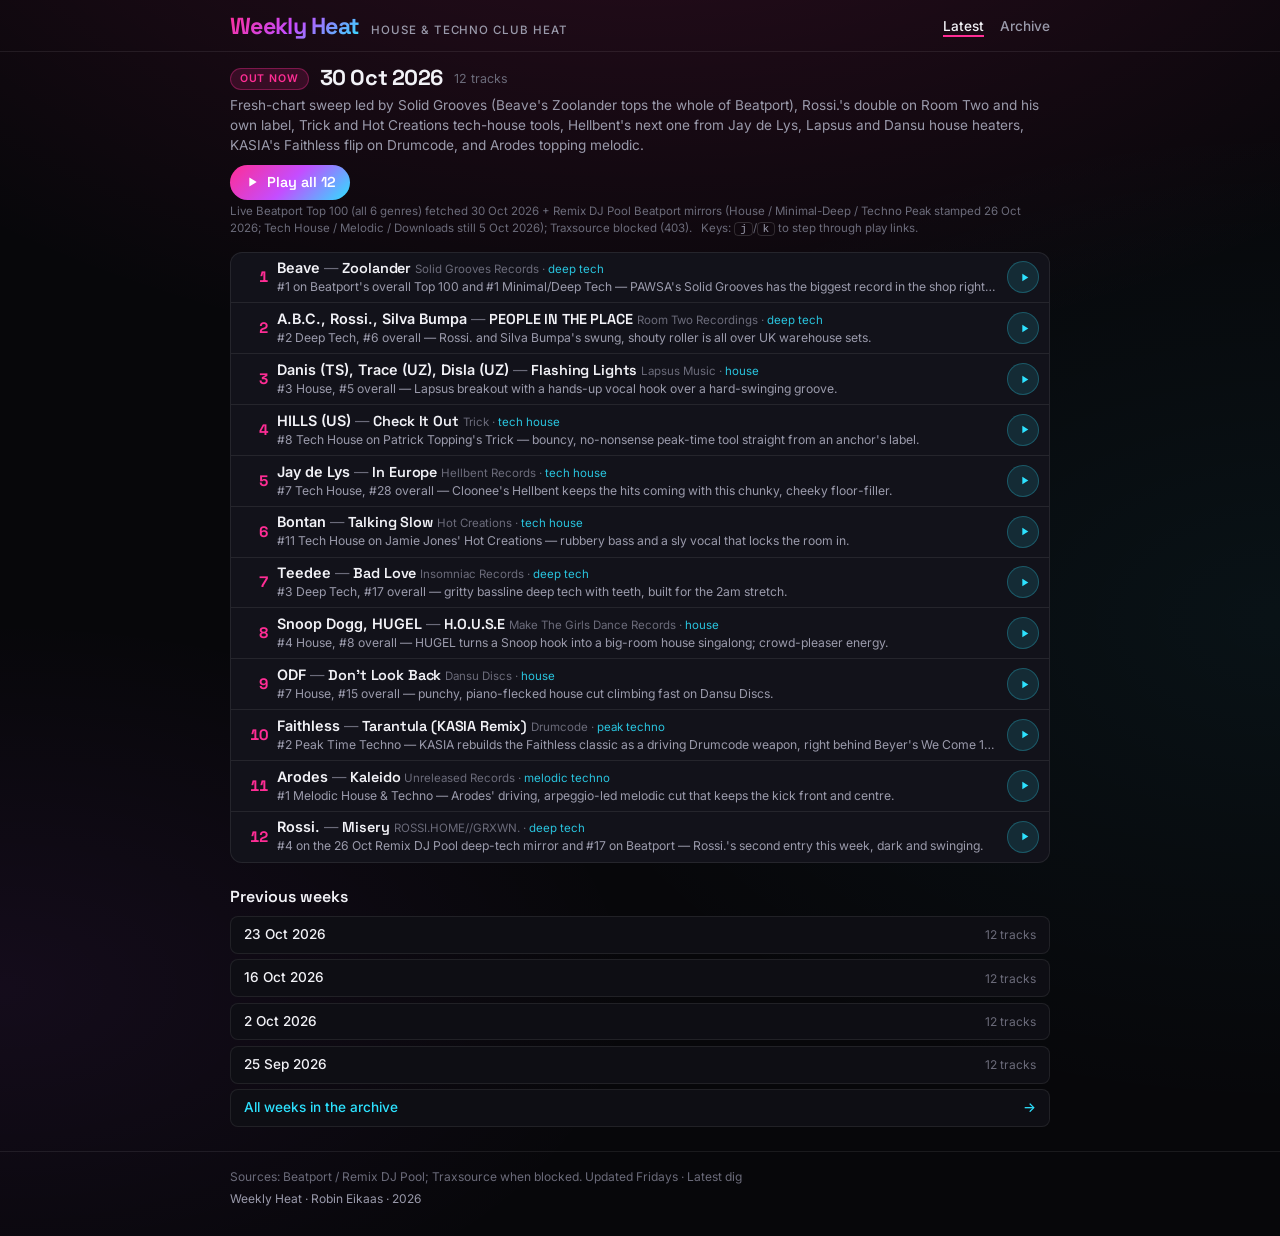
==== commit 1e9d2aed: "Weekly Heat 2026-10-30" ====
--- a/index.html
+++ b/index.html
@@ -3,7 +3,7 @@
 <head>
   <meta charset="utf-8">
   <meta name="viewport" content="width=device-width, initial-scale=1">
-  <meta name="description" content="Weekly Heat — 23 Oct 2026 house &amp; techno club digs. 12 tracks with why-it-matters.">
+  <meta name="description" content="Weekly Heat — 30 Oct 2026 house &amp; techno club digs. 12 tracks with why-it-matters.">
   <title>Weekly Heat — house &amp; techno club heat</title>
   <link rel="preconnect" href="https://fonts.googleapis.com">
   <link rel="preconnect" href="https://fonts.gstatic.com" crossorigin>
@@ -29,10 +29,10 @@
 
   <main>
     <section class="hero wrap">
-      <p class="hero-top"><span class="hero-badge">Out now</span><span class="hero-date">23 Oct 2026</span><span class="hero-count">12 tracks</span></p>
-      <p class="hero-scene">Fresh-chart sweep past the Diynamic/Hellbent heaters already covered: RUZE × Matthew Dear on tszr, Ellis Garner&#x27;s deep-tech run on COCO, Prospa/Kettama rave-house, Solardo&#x27;s Marshall Jefferson flip, Beyer/Argy/Alok melodic drive, and Green Velvet&#x27;s La La Land rework; label pulse on LTF / CircoLoco / Catch &amp; Release / RAVE THE WORLD.</p>
-      <p class="hero-actions"><a class="play-all" href="https://www.youtube.com/watch_videos?video_ids=WQ2TTNFSWgI,kGbZ8LJt-4A,B270kxK7iHc,o0-mcvhCnBQ,6_YD8-IbauY,COqeUEhmWwA,EYJxGbpaoqU,d2iWMT9lBb4,sPoVROa6C0s,yFdbueklpwY,pUVYqacxNdY,nVbrJKlDUmU" target="_blank" rel="noopener noreferrer"><svg viewBox="0 0 24 24" aria-hidden="true" fill="currentColor"><path d="M8 5.14v13.72L19 12 8 5.14z"/></svg> Play all 12</a></p>
-      <p class="hero-meta">Live Beatport Top 100 (all 6 genres) fetched 23 Oct 2026 + Remix DJ Pool Beatport mirrors (Tech House / Melodic / Downloads stamped 5 Oct 2026; House / Minimal-Deep / Techno Peak still 7 Sep 2026); Traxsource blocked (403). <span class="kb-hint">Keys: <kbd>j</kbd>/<kbd>k</kbd> to step through play links.</span></p>
+      <p class="hero-top"><span class="hero-badge">Out now</span><span class="hero-date">30 Oct 2026</span><span class="hero-count">12 tracks</span></p>
+      <p class="hero-scene">Fresh-chart sweep led by Solid Grooves (Beave&#x27;s Zoolander tops the whole of Beatport), Rossi.&#x27;s double on Room Two and his own label, Trick and Hot Creations tech-house tools, Hellbent&#x27;s next one from Jay de Lys, Lapsus and Dansu house heaters, KASIA&#x27;s Faithless flip on Drumcode, and Arodes topping melodic.</p>
+      <p class="hero-actions"><a class="play-all" href="https://www.youtube.com/watch_videos?video_ids=MbJZbarQAgM,KNeDMGq6vLw,38zCMWXhn80,a9KF9iDN_9g,xbY97sCNkW4,33ZtZUMrD1s,iP7slNwS7QQ,RN1Y_8ig6e0,K7DZY1F33pg,snwsRSZs_qw,lSEpiIjvPGg,ABI5o3IfyAs" target="_blank" rel="noopener noreferrer"><svg viewBox="0 0 24 24" aria-hidden="true" fill="currentColor"><path d="M8 5.14v13.72L19 12 8 5.14z"/></svg> Play all 12</a></p>
+      <p class="hero-meta">Live Beatport Top 100 (all 6 genres) fetched 30 Oct 2026 + Remix DJ Pool Beatport mirrors (House / Minimal-Deep / Techno Peak stamped 26 Oct 2026; Tech House / Melodic / Downloads still 5 Oct 2026); Traxsource blocked (403). <span class="kb-hint">Keys: <kbd>j</kbd>/<kbd>k</kbd> to step through play links.</span></p>
     </section>
 
     <section class="wrap" aria-label="12 editorial digs">
@@ -40,98 +40,98 @@
       <li class="trk" id="track-1">
         <span class="trk-rank" aria-label="Rank 1">1</span>
         <div class="trk-main">
-          <p class="trk-line"><span class="trk-artists">Matthew Dear, RUZE</span><span class="trk-sep"> — </span><span class="trk-title">313</span> <span class="trk-meta">tszr · <span class="trk-lane">tech house</span></span></p>
-          <p class="trk-blurb">#88 club heat — RUZE taste-anchor link-up with Matthew Dear, Detroit-coded groove with real bite.</p>
+          <p class="trk-line"><span class="trk-artists">Beave</span><span class="trk-sep"> — </span><span class="trk-title">Zoolander</span> <span class="trk-meta">Solid Grooves Records · <span class="trk-lane">deep tech</span></span></p>
+          <p class="trk-blurb">#1 on Beatport&#x27;s overall Top 100 and #1 Minimal/Deep Tech — PAWSA&#x27;s Solid Grooves has the biggest record in the shop right now.</p>
         </div>
-        <a class="trk-play" href="https://music.youtube.com/watch?v=WQ2TTNFSWgI" target="_blank" rel="noopener noreferrer" aria-label="Play Matthew Dear, RUZE — 313 on YouTube Music" title="Play on YouTube Music"><svg viewBox="0 0 24 24" aria-hidden="true" fill="currentColor"><path d="M8 5.14v13.72L19 12 8 5.14z"/></svg></a>
+        <a class="trk-play" href="https://music.youtube.com/watch?v=MbJZbarQAgM" target="_blank" rel="noopener noreferrer" aria-label="Play Beave — Zoolander on YouTube Music" title="Play on YouTube Music"><svg viewBox="0 0 24 24" aria-hidden="true" fill="currentColor"><path d="M8 5.14v13.72L19 12 8 5.14z"/></svg></a>
       </li>
       <li class="trk" id="track-2">
         <span class="trk-rank" aria-label="Rank 2">2</span>
         <div class="trk-main">
-          <p class="trk-line"><span class="trk-artists">Joey London Style, Pheelo</span><span class="trk-sep"> — </span><span class="trk-title">Never Stop</span> <span class="trk-meta">SPINNIN&#x27; DEEP · <span class="trk-lane">tech house</span></span></p>
-          <p class="trk-blurb">#15 aggregated club heat — rolling vocal tech-house that keeps the floor locked.</p>
+          <p class="trk-line"><span class="trk-artists">A.B.C., Rossi., Silva Bumpa</span><span class="trk-sep"> — </span><span class="trk-title">PEOPLE IN THE PLACE</span> <span class="trk-meta">Room Two Recordings · <span class="trk-lane">deep tech</span></span></p>
+          <p class="trk-blurb">#2 Deep Tech, #6 overall — Rossi. and Silva Bumpa&#x27;s swung, shouty roller is all over UK warehouse sets.</p>
         </div>
-        <a class="trk-play" href="https://music.youtube.com/watch?v=kGbZ8LJt-4A" target="_blank" rel="noopener noreferrer" aria-label="Play Joey London Style, Pheelo — Never Stop on YouTube Music" title="Play on YouTube Music"><svg viewBox="0 0 24 24" aria-hidden="true" fill="currentColor"><path d="M8 5.14v13.72L19 12 8 5.14z"/></svg></a>
+        <a class="trk-play" href="https://music.youtube.com/watch?v=KNeDMGq6vLw" target="_blank" rel="noopener noreferrer" aria-label="Play A.B.C., Rossi., Silva Bumpa — PEOPLE IN THE PLACE on YouTube Music" title="Play on YouTube Music"><svg viewBox="0 0 24 24" aria-hidden="true" fill="currentColor"><path d="M8 5.14v13.72L19 12 8 5.14z"/></svg></a>
       </li>
       <li class="trk" id="track-3">
         <span class="trk-rank" aria-label="Rank 3">3</span>
         <div class="trk-main">
-          <p class="trk-line"><span class="trk-artists">Avilo, N2N</span><span class="trk-sep"> — </span><span class="trk-title">Ms. Jackson</span> <span class="trk-meta">South Of Saturn · <span class="trk-lane">tech house</span></span></p>
-          <p class="trk-blurb">#19 club heat — Outkast flip turned peak-time singalong tool, crowds lose it.</p>
+          <p class="trk-line"><span class="trk-artists">Danis (TS), Trace (UZ), Disla (UZ)</span><span class="trk-sep"> — </span><span class="trk-title">Flashing Lights</span> <span class="trk-meta">Lapsus Music · <span class="trk-lane">house</span></span></p>
+          <p class="trk-blurb">#3 House, #5 overall — Lapsus breakout with a hands-up vocal hook over a hard-swinging groove.</p>
         </div>
-        <a class="trk-play" href="https://music.youtube.com/watch?v=B270kxK7iHc" target="_blank" rel="noopener noreferrer" aria-label="Play Avilo, N2N — Ms. Jackson on YouTube Music" title="Play on YouTube Music"><svg viewBox="0 0 24 24" aria-hidden="true" fill="currentColor"><path d="M8 5.14v13.72L19 12 8 5.14z"/></svg></a>
+        <a class="trk-play" href="https://music.youtube.com/watch?v=38zCMWXhn80" target="_blank" rel="noopener noreferrer" aria-label="Play Danis (TS), Trace (UZ), Disla (UZ) — Flashing Lights on YouTube Music" title="Play on YouTube Music"><svg viewBox="0 0 24 24" aria-hidden="true" fill="currentColor"><path d="M8 5.14v13.72L19 12 8 5.14z"/></svg></a>
       </li>
       <li class="trk" id="track-4">
         <span class="trk-rank" aria-label="Rank 4">4</span>
         <div class="trk-main">
-          <p class="trk-line"><span class="trk-artists">Ellis Garner</span><span class="trk-sep"> — </span><span class="trk-title">Where&#x27;s The Rhythm</span> <span class="trk-meta">COCO · <span class="trk-lane">deep tech</span></span></p>
-          <p class="trk-blurb">#20 and climbing — Ellis Garner has three tracks in the chart; this is the swingiest deep-tech roller.</p>
+          <p class="trk-line"><span class="trk-artists">HILLS (US)</span><span class="trk-sep"> — </span><span class="trk-title">Check It Out</span> <span class="trk-meta">Trick · <span class="trk-lane">tech house</span></span></p>
+          <p class="trk-blurb">#8 Tech House on Patrick Topping&#x27;s Trick — bouncy, no-nonsense peak-time tool straight from an anchor&#x27;s label.</p>
         </div>
-        <a class="trk-play" href="https://music.youtube.com/watch?v=o0-mcvhCnBQ" target="_blank" rel="noopener noreferrer" aria-label="Play Ellis Garner — Where&#x27;s The Rhythm on YouTube Music" title="Play on YouTube Music"><svg viewBox="0 0 24 24" aria-hidden="true" fill="currentColor"><path d="M8 5.14v13.72L19 12 8 5.14z"/></svg></a>
+        <a class="trk-play" href="https://music.youtube.com/watch?v=a9KF9iDN_9g" target="_blank" rel="noopener noreferrer" aria-label="Play HILLS (US) — Check It Out on YouTube Music" title="Play on YouTube Music"><svg viewBox="0 0 24 24" aria-hidden="true" fill="currentColor"><path d="M8 5.14v13.72L19 12 8 5.14z"/></svg></a>
       </li>
       <li class="trk" id="track-5">
         <span class="trk-rank" aria-label="Rank 5">5</span>
         <div class="trk-main">
-          <p class="trk-line"><span class="trk-artists">jairo delli</span><span class="trk-sep"> — </span><span class="trk-title">Ritmo</span> <span class="trk-meta">LTF Records · <span class="trk-lane">tech house</span></span></p>
-          <p class="trk-blurb">#22 club heat — percussive Latin tech house built for the 1am push.</p>
+          <p class="trk-line"><span class="trk-artists">Jay de Lys</span><span class="trk-sep"> — </span><span class="trk-title">In Europe</span> <span class="trk-meta">Hellbent Records · <span class="trk-lane">tech house</span></span></p>
+          <p class="trk-blurb">#7 Tech House, #28 overall — Cloonee&#x27;s Hellbent keeps the hits coming with this chunky, cheeky floor-filler.</p>
         </div>
-        <a class="trk-play" href="https://music.youtube.com/watch?v=6_YD8-IbauY" target="_blank" rel="noopener noreferrer" aria-label="Play jairo delli — Ritmo on YouTube Music" title="Play on YouTube Music"><svg viewBox="0 0 24 24" aria-hidden="true" fill="currentColor"><path d="M8 5.14v13.72L19 12 8 5.14z"/></svg></a>
+        <a class="trk-play" href="https://music.youtube.com/watch?v=xbY97sCNkW4" target="_blank" rel="noopener noreferrer" aria-label="Play Jay de Lys — In Europe on YouTube Music" title="Play on YouTube Music"><svg viewBox="0 0 24 24" aria-hidden="true" fill="currentColor"><path d="M8 5.14v13.72L19 12 8 5.14z"/></svg></a>
       </li>
       <li class="trk" id="track-6">
         <span class="trk-rank" aria-label="Rank 6">6</span>
         <div class="trk-main">
-          <p class="trk-line"><span class="trk-artists">Jamback</span><span class="trk-sep"> — </span><span class="trk-title">Positive</span> <span class="trk-meta">CircoLoco Records · <span class="trk-lane">deep tech</span></span></p>
-          <p class="trk-blurb">#24 — CircoLoco deep tech with teeth, Ibiza-closing-season energy.</p>
+          <p class="trk-line"><span class="trk-artists">Bontan</span><span class="trk-sep"> — </span><span class="trk-title">Talking Slow</span> <span class="trk-meta">Hot Creations · <span class="trk-lane">tech house</span></span></p>
+          <p class="trk-blurb">#11 Tech House on Jamie Jones&#x27; Hot Creations — rubbery bass and a sly vocal that locks the room in.</p>
         </div>
-        <a class="trk-play" href="https://music.youtube.com/watch?v=COqeUEhmWwA" target="_blank" rel="noopener noreferrer" aria-label="Play Jamback — Positive on YouTube Music" title="Play on YouTube Music"><svg viewBox="0 0 24 24" aria-hidden="true" fill="currentColor"><path d="M8 5.14v13.72L19 12 8 5.14z"/></svg></a>
+        <a class="trk-play" href="https://music.youtube.com/watch?v=33ZtZUMrD1s" target="_blank" rel="noopener noreferrer" aria-label="Play Bontan — Talking Slow on YouTube Music" title="Play on YouTube Music"><svg viewBox="0 0 24 24" aria-hidden="true" fill="currentColor"><path d="M8 5.14v13.72L19 12 8 5.14z"/></svg></a>
       </li>
       <li class="trk" id="track-7">
         <span class="trk-rank" aria-label="Rank 7">7</span>
         <div class="trk-main">
-          <p class="trk-line"><span class="trk-artists">Torren Foot, Rhys from the Sticks</span><span class="trk-sep"> — </span><span class="trk-title">DANCE</span> <span class="trk-meta">Good Fortune Records · <span class="trk-lane">tech house</span></span></p>
-          <p class="trk-blurb">#30 club heat — does what the title says, a blunt peak-time bouncer.</p>
+          <p class="trk-line"><span class="trk-artists">Teedee</span><span class="trk-sep"> — </span><span class="trk-title">Bad Love</span> <span class="trk-meta">Insomniac Records · <span class="trk-lane">deep tech</span></span></p>
+          <p class="trk-blurb">#3 Deep Tech, #17 overall — gritty bassline deep tech with teeth, built for the 2am stretch.</p>
         </div>
-        <a class="trk-play" href="https://music.youtube.com/watch?v=EYJxGbpaoqU" target="_blank" rel="noopener noreferrer" aria-label="Play Torren Foot, Rhys from the Sticks — DANCE on YouTube Music" title="Play on YouTube Music"><svg viewBox="0 0 24 24" aria-hidden="true" fill="currentColor"><path d="M8 5.14v13.72L19 12 8 5.14z"/></svg></a>
+        <a class="trk-play" href="https://music.youtube.com/watch?v=iP7slNwS7QQ" target="_blank" rel="noopener noreferrer" aria-label="Play Teedee — Bad Love on YouTube Music" title="Play on YouTube Music"><svg viewBox="0 0 24 24" aria-hidden="true" fill="currentColor"><path d="M8 5.14v13.72L19 12 8 5.14z"/></svg></a>
       </li>
       <li class="trk" id="track-8">
         <span class="trk-rank" aria-label="Rank 8">8</span>
         <div class="trk-main">
-          <p class="trk-line"><span class="trk-artists">Prospa, Kettama, Rohan Pinnock-Hamilton</span><span class="trk-sep"> — </span><span class="trk-title">Think of You</span> <span class="trk-meta">Steel City Dance Discs · <span class="trk-lane">house</span></span></p>
-          <p class="trk-blurb">#31 — Prospa and Kettama rave-house with a vocal hook that lifts the room.</p>
+          <p class="trk-line"><span class="trk-artists">Snoop Dogg, HUGEL</span><span class="trk-sep"> — </span><span class="trk-title">H.O.U.S.E</span> <span class="trk-meta">Make The Girls Dance Records · <span class="trk-lane">house</span></span></p>
+          <p class="trk-blurb">#4 House, #8 overall — HUGEL turns a Snoop hook into a big-room house singalong; crowd-pleaser energy.</p>
         </div>
-        <a class="trk-play" href="https://music.youtube.com/watch?v=d2iWMT9lBb4" target="_blank" rel="noopener noreferrer" aria-label="Play Prospa, Kettama, Rohan Pinnock-Hamilton — Think of You on YouTube Music" title="Play on YouTube Music"><svg viewBox="0 0 24 24" aria-hidden="true" fill="currentColor"><path d="M8 5.14v13.72L19 12 8 5.14z"/></svg></a>
+        <a class="trk-play" href="https://music.youtube.com/watch?v=RN1Y_8ig6e0" target="_blank" rel="noopener noreferrer" aria-label="Play Snoop Dogg, HUGEL — H.O.U.S.E on YouTube Music" title="Play on YouTube Music"><svg viewBox="0 0 24 24" aria-hidden="true" fill="currentColor"><path d="M8 5.14v13.72L19 12 8 5.14z"/></svg></a>
       </li>
       <li class="trk" id="track-9">
         <span class="trk-rank" aria-label="Rank 9">9</span>
         <div class="trk-main">
-          <p class="trk-line"><span class="trk-artists">Öwnboss</span><span class="trk-sep"> — </span><span class="trk-title">Pop This</span> <span class="trk-meta">Catch &amp; Release · <span class="trk-lane">tech house</span></span></p>
-          <p class="trk-blurb">#42 — Fisher&#x27;s label, chunky bassline tech house that&#x27;s all floor, no filler.</p>
+          <p class="trk-line"><span class="trk-artists">ODF</span><span class="trk-sep"> — </span><span class="trk-title">Don&#x27;t Look Back</span> <span class="trk-meta">Dansu Discs · <span class="trk-lane">house</span></span></p>
+          <p class="trk-blurb">#7 House, #15 overall — punchy, piano-flecked house cut climbing fast on Dansu Discs.</p>
         </div>
-        <a class="trk-play" href="https://music.youtube.com/watch?v=sPoVROa6C0s" target="_blank" rel="noopener noreferrer" aria-label="Play Öwnboss — Pop This on YouTube Music" title="Play on YouTube Music"><svg viewBox="0 0 24 24" aria-hidden="true" fill="currentColor"><path d="M8 5.14v13.72L19 12 8 5.14z"/></svg></a>
+        <a class="trk-play" href="https://music.youtube.com/watch?v=K7DZY1F33pg" target="_blank" rel="noopener noreferrer" aria-label="Play ODF — Don&#x27;t Look Back on YouTube Music" title="Play on YouTube Music"><svg viewBox="0 0 24 24" aria-hidden="true" fill="currentColor"><path d="M8 5.14v13.72L19 12 8 5.14z"/></svg></a>
       </li>
       <li class="trk" id="track-10">
         <span class="trk-rank" aria-label="Rank 10">10</span>
         <div class="trk-main">
-          <p class="trk-line"><span class="trk-artists">Marshall Jefferson, Solardo</span><span class="trk-sep"> — </span><span class="trk-title">Move Your Body</span> <span class="trk-meta">Ultra · <span class="trk-lane">tech house</span></span></p>
-          <p class="trk-blurb">#54 — the house anthem rebuilt by Solardo as a big-room tech-house shove.</p>
+          <p class="trk-line"><span class="trk-artists">Faithless</span><span class="trk-sep"> — </span><span class="trk-title">Tarantula (KASIA Remix)</span> <span class="trk-meta">Drumcode · <span class="trk-lane">peak techno</span></span></p>
+          <p class="trk-blurb">#2 Peak Time Techno — KASIA rebuilds the Faithless classic as a driving Drumcode weapon, right behind Beyer&#x27;s We Come 1 rework.</p>
         </div>
-        <a class="trk-play" href="https://music.youtube.com/watch?v=yFdbueklpwY" target="_blank" rel="noopener noreferrer" aria-label="Play Marshall Jefferson, Solardo — Move Your Body on YouTube Music" title="Play on YouTube Music"><svg viewBox="0 0 24 24" aria-hidden="true" fill="currentColor"><path d="M8 5.14v13.72L19 12 8 5.14z"/></svg></a>
+        <a class="trk-play" href="https://music.youtube.com/watch?v=snwsRSZs_qw" target="_blank" rel="noopener noreferrer" aria-label="Play Faithless — Tarantula (KASIA Remix) on YouTube Music" title="Play on YouTube Music"><svg viewBox="0 0 24 24" aria-hidden="true" fill="currentColor"><path d="M8 5.14v13.72L19 12 8 5.14z"/></svg></a>
       </li>
       <li class="trk" id="track-11">
         <span class="trk-rank" aria-label="Rank 11">11</span>
         <div class="trk-main">
-          <p class="trk-line"><span class="trk-artists">Adam Beyer, Argy, Alok</span><span class="trk-sep"> — </span><span class="trk-title">Keep Up</span> <span class="trk-meta">RAVE THE WORLD · <span class="trk-lane">melodic</span></span></p>
-          <p class="trk-blurb">#78 — melodic techno that drives instead of drifting, made for the main room.</p>
+          <p class="trk-line"><span class="trk-artists">Arodes</span><span class="trk-sep"> — </span><span class="trk-title">Kaleido</span> <span class="trk-meta">Unreleased Records · <span class="trk-lane">melodic techno</span></span></p>
+          <p class="trk-blurb">#1 Melodic House &amp; Techno — Arodes&#x27; driving, arpeggio-led melodic cut that keeps the kick front and centre.</p>
         </div>
-        <a class="trk-play" href="https://music.youtube.com/watch?v=pUVYqacxNdY" target="_blank" rel="noopener noreferrer" aria-label="Play Adam Beyer, Argy, Alok — Keep Up on YouTube Music" title="Play on YouTube Music"><svg viewBox="0 0 24 24" aria-hidden="true" fill="currentColor"><path d="M8 5.14v13.72L19 12 8 5.14z"/></svg></a>
+        <a class="trk-play" href="https://music.youtube.com/watch?v=lSEpiIjvPGg" target="_blank" rel="noopener noreferrer" aria-label="Play Arodes — Kaleido on YouTube Music" title="Play on YouTube Music"><svg viewBox="0 0 24 24" aria-hidden="true" fill="currentColor"><path d="M8 5.14v13.72L19 12 8 5.14z"/></svg></a>
       </li>
       <li class="trk" id="track-12">
         <span class="trk-rank" aria-label="Rank 12">12</span>
         <div class="trk-main">
-          <p class="trk-line"><span class="trk-artists">Green Velvet, Meduza, GENESI (ITA), ESSENTIA (IT)</span><span class="trk-sep"> — </span><span class="trk-title">La La Land</span> <span class="trk-meta">Broke · <span class="trk-lane">tech house</span></span></p>
-          <p class="trk-blurb">New entry at #100 — Green Velvet&#x27;s classic reworked as a fresh peak-time weapon.</p>
+          <p class="trk-line"><span class="trk-artists">Rossi.</span><span class="trk-sep"> — </span><span class="trk-title">Misery</span> <span class="trk-meta">ROSSI.HOME//GRXWN. · <span class="trk-lane">deep tech</span></span></p>
+          <p class="trk-blurb">#4 on the 26 Oct Remix DJ Pool deep-tech mirror and #17 on Beatport — Rossi.&#x27;s second entry this week, dark and swinging.</p>
         </div>
-        <a class="trk-play" href="https://music.youtube.com/watch?v=nVbrJKlDUmU" target="_blank" rel="noopener noreferrer" aria-label="Play Green Velvet, Meduza, GENESI (ITA), ESSENTIA (IT) — La La Land on YouTube Music" title="Play on YouTube Music"><svg viewBox="0 0 24 24" aria-hidden="true" fill="currentColor"><path d="M8 5.14v13.72L19 12 8 5.14z"/></svg></a>
+        <a class="trk-play" href="https://music.youtube.com/watch?v=ABI5o3IfyAs" target="_blank" rel="noopener noreferrer" aria-label="Play Rossi. — Misery on YouTube Music" title="Play on YouTube Music"><svg viewBox="0 0 24 24" aria-hidden="true" fill="currentColor"><path d="M8 5.14v13.72L19 12 8 5.14z"/></svg></a>
       </li>
       </ol>
     </section>
@@ -139,10 +139,10 @@
     <section class="prev-weeks wrap" id="previous" aria-labelledby="prev-heading">
       <h2 id="prev-heading">Previous weeks</h2>
       <ul class="week-links">
+        <li><a href="week/2026-10-23.html"><span>23 Oct 2026</span><span class="muted">12 tracks</span></a></li>
         <li><a href="week/2026-10-16.html"><span>16 Oct 2026</span><span class="muted">12 tracks</span></a></li>
         <li><a href="week/2026-10-02.html"><span>2 Oct 2026</span><span class="muted">12 tracks</span></a></li>
         <li><a href="week/2026-09-25.html"><span>25 Sep 2026</span><span class="muted">12 tracks</span></a></li>
-        <li><a href="week/2026-09-18.html"><span>18 Sep 2026</span><span class="muted">12 tracks</span></a></li>
         <li><a class="all-weeks" href="archive.html"><span>All weeks in the archive</span><span aria-hidden="true">→</span></a></li>
       </ul>
     </section>
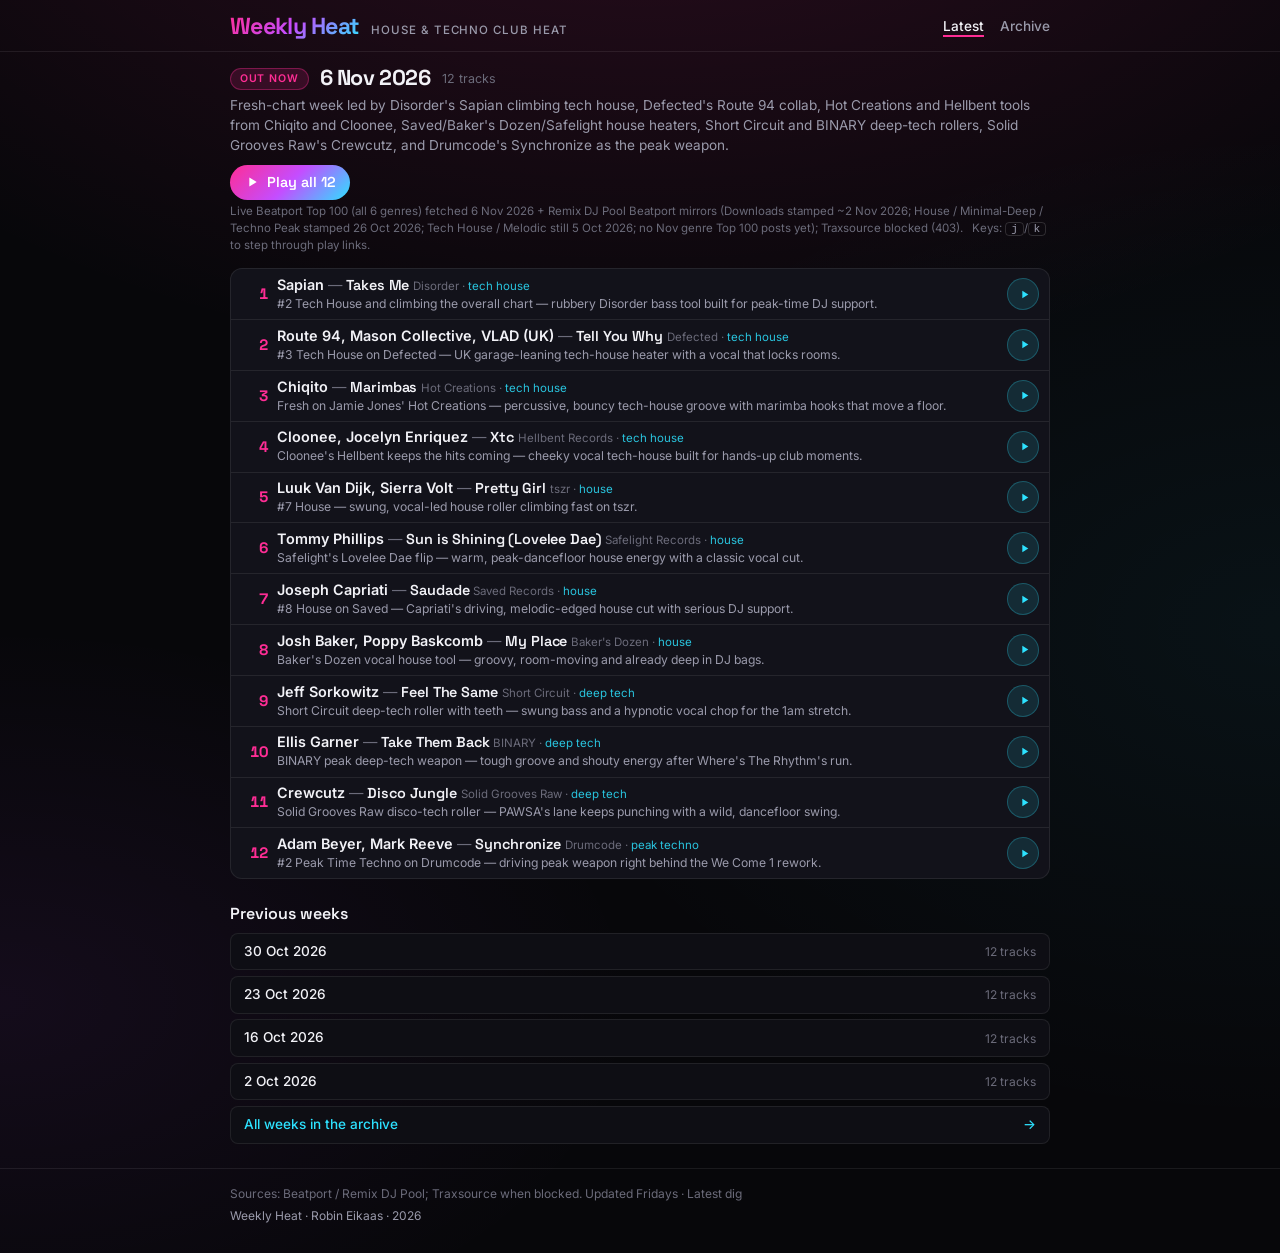
==== commit af0c976e: "Weekly Heat 2026-11-06" ====
--- a/index.html
+++ b/index.html
@@ -3,7 +3,7 @@
 <head>
   <meta charset="utf-8">
   <meta name="viewport" content="width=device-width, initial-scale=1">
-  <meta name="description" content="Weekly Heat — 30 Oct 2026 house &amp; techno club digs. 12 tracks with why-it-matters.">
+  <meta name="description" content="Weekly Heat — 6 Nov 2026 house &amp; techno club digs. 12 tracks with why-it-matters.">
   <title>Weekly Heat — house &amp; techno club heat</title>
   <link rel="preconnect" href="https://fonts.googleapis.com">
   <link rel="preconnect" href="https://fonts.gstatic.com" crossorigin>
@@ -29,10 +29,10 @@
 
   <main>
     <section class="hero wrap">
-      <p class="hero-top"><span class="hero-badge">Out now</span><span class="hero-date">30 Oct 2026</span><span class="hero-count">12 tracks</span></p>
-      <p class="hero-scene">Fresh-chart sweep led by Solid Grooves (Beave&#x27;s Zoolander tops the whole of Beatport), Rossi.&#x27;s double on Room Two and his own label, Trick and Hot Creations tech-house tools, Hellbent&#x27;s next one from Jay de Lys, Lapsus and Dansu house heaters, KASIA&#x27;s Faithless flip on Drumcode, and Arodes topping melodic.</p>
-      <p class="hero-actions"><a class="play-all" href="https://www.youtube.com/watch_videos?video_ids=MbJZbarQAgM,KNeDMGq6vLw,38zCMWXhn80,a9KF9iDN_9g,xbY97sCNkW4,33ZtZUMrD1s,iP7slNwS7QQ,RN1Y_8ig6e0,K7DZY1F33pg,snwsRSZs_qw,lSEpiIjvPGg,ABI5o3IfyAs" target="_blank" rel="noopener noreferrer"><svg viewBox="0 0 24 24" aria-hidden="true" fill="currentColor"><path d="M8 5.14v13.72L19 12 8 5.14z"/></svg> Play all 12</a></p>
-      <p class="hero-meta">Live Beatport Top 100 (all 6 genres) fetched 30 Oct 2026 + Remix DJ Pool Beatport mirrors (House / Minimal-Deep / Techno Peak stamped 26 Oct 2026; Tech House / Melodic / Downloads still 5 Oct 2026); Traxsource blocked (403). <span class="kb-hint">Keys: <kbd>j</kbd>/<kbd>k</kbd> to step through play links.</span></p>
+      <p class="hero-top"><span class="hero-badge">Out now</span><span class="hero-date">6 Nov 2026</span><span class="hero-count">12 tracks</span></p>
+      <p class="hero-scene">Fresh-chart week led by Disorder&#x27;s Sapian climbing tech house, Defected&#x27;s Route 94 collab, Hot Creations and Hellbent tools from Chiqito and Cloonee, Saved/Baker&#x27;s Dozen/Safelight house heaters, Short Circuit and BINARY deep-tech rollers, Solid Grooves Raw&#x27;s Crewcutz, and Drumcode&#x27;s Synchronize as the peak weapon.</p>
+      <p class="hero-actions"><a class="play-all" href="https://www.youtube.com/watch_videos?video_ids=OXRj7rhXJpc,tZP04p565cE,j_JEW7kPrg8,-tH_-NEQD78,vA35voJtHAc,Jri5BZi7bU0,QUycJPjiYcM,sK4n2s4kRJk,xaYih-CVS60,P9PEDBqBfhc,NC1dTcJt0dc,VK0n_rGzRuc" target="_blank" rel="noopener noreferrer"><svg viewBox="0 0 24 24" aria-hidden="true" fill="currentColor"><path d="M8 5.14v13.72L19 12 8 5.14z"/></svg> Play all 12</a></p>
+      <p class="hero-meta">Live Beatport Top 100 (all 6 genres) fetched 6 Nov 2026 + Remix DJ Pool Beatport mirrors (Downloads stamped ~2 Nov 2026; House / Minimal-Deep / Techno Peak stamped 26 Oct 2026; Tech House / Melodic still 5 Oct 2026; no Nov genre Top 100 posts yet); Traxsource blocked (403). <span class="kb-hint">Keys: <kbd>j</kbd>/<kbd>k</kbd> to step through play links.</span></p>
     </section>
 
     <section class="wrap" aria-label="12 editorial digs">
@@ -40,98 +40,98 @@
       <li class="trk" id="track-1">
         <span class="trk-rank" aria-label="Rank 1">1</span>
         <div class="trk-main">
-          <p class="trk-line"><span class="trk-artists">Beave</span><span class="trk-sep"> — </span><span class="trk-title">Zoolander</span> <span class="trk-meta">Solid Grooves Records · <span class="trk-lane">deep tech</span></span></p>
-          <p class="trk-blurb">#1 on Beatport&#x27;s overall Top 100 and #1 Minimal/Deep Tech — PAWSA&#x27;s Solid Grooves has the biggest record in the shop right now.</p>
+          <p class="trk-line"><span class="trk-artists">Sapian</span><span class="trk-sep"> — </span><span class="trk-title">Takes Me</span> <span class="trk-meta">Disorder · <span class="trk-lane">tech house</span></span></p>
+          <p class="trk-blurb">#2 Tech House and climbing the overall chart — rubbery Disorder bass tool built for peak-time DJ support.</p>
         </div>
-        <a class="trk-play" href="https://music.youtube.com/watch?v=MbJZbarQAgM" target="_blank" rel="noopener noreferrer" aria-label="Play Beave — Zoolander on YouTube Music" title="Play on YouTube Music"><svg viewBox="0 0 24 24" aria-hidden="true" fill="currentColor"><path d="M8 5.14v13.72L19 12 8 5.14z"/></svg></a>
+        <a class="trk-play" href="https://music.youtube.com/watch?v=OXRj7rhXJpc" target="_blank" rel="noopener noreferrer" aria-label="Play Sapian — Takes Me on YouTube Music" title="Play on YouTube Music"><svg viewBox="0 0 24 24" aria-hidden="true" fill="currentColor"><path d="M8 5.14v13.72L19 12 8 5.14z"/></svg></a>
       </li>
       <li class="trk" id="track-2">
         <span class="trk-rank" aria-label="Rank 2">2</span>
         <div class="trk-main">
-          <p class="trk-line"><span class="trk-artists">A.B.C., Rossi., Silva Bumpa</span><span class="trk-sep"> — </span><span class="trk-title">PEOPLE IN THE PLACE</span> <span class="trk-meta">Room Two Recordings · <span class="trk-lane">deep tech</span></span></p>
-          <p class="trk-blurb">#2 Deep Tech, #6 overall — Rossi. and Silva Bumpa&#x27;s swung, shouty roller is all over UK warehouse sets.</p>
+          <p class="trk-line"><span class="trk-artists">Route 94, Mason Collective, VLAD (UK)</span><span class="trk-sep"> — </span><span class="trk-title">Tell You Why</span> <span class="trk-meta">Defected · <span class="trk-lane">tech house</span></span></p>
+          <p class="trk-blurb">#3 Tech House on Defected — UK garage-leaning tech-house heater with a vocal that locks rooms.</p>
         </div>
-        <a class="trk-play" href="https://music.youtube.com/watch?v=KNeDMGq6vLw" target="_blank" rel="noopener noreferrer" aria-label="Play A.B.C., Rossi., Silva Bumpa — PEOPLE IN THE PLACE on YouTube Music" title="Play on YouTube Music"><svg viewBox="0 0 24 24" aria-hidden="true" fill="currentColor"><path d="M8 5.14v13.72L19 12 8 5.14z"/></svg></a>
+        <a class="trk-play" href="https://music.youtube.com/watch?v=tZP04p565cE" target="_blank" rel="noopener noreferrer" aria-label="Play Route 94, Mason Collective, VLAD (UK) — Tell You Why on YouTube Music" title="Play on YouTube Music"><svg viewBox="0 0 24 24" aria-hidden="true" fill="currentColor"><path d="M8 5.14v13.72L19 12 8 5.14z"/></svg></a>
       </li>
       <li class="trk" id="track-3">
         <span class="trk-rank" aria-label="Rank 3">3</span>
         <div class="trk-main">
-          <p class="trk-line"><span class="trk-artists">Danis (TS), Trace (UZ), Disla (UZ)</span><span class="trk-sep"> — </span><span class="trk-title">Flashing Lights</span> <span class="trk-meta">Lapsus Music · <span class="trk-lane">house</span></span></p>
-          <p class="trk-blurb">#3 House, #5 overall — Lapsus breakout with a hands-up vocal hook over a hard-swinging groove.</p>
+          <p class="trk-line"><span class="trk-artists">Chiqito</span><span class="trk-sep"> — </span><span class="trk-title">Marimbas</span> <span class="trk-meta">Hot Creations · <span class="trk-lane">tech house</span></span></p>
+          <p class="trk-blurb">Fresh on Jamie Jones&#x27; Hot Creations — percussive, bouncy tech-house groove with marimba hooks that move a floor.</p>
         </div>
-        <a class="trk-play" href="https://music.youtube.com/watch?v=38zCMWXhn80" target="_blank" rel="noopener noreferrer" aria-label="Play Danis (TS), Trace (UZ), Disla (UZ) — Flashing Lights on YouTube Music" title="Play on YouTube Music"><svg viewBox="0 0 24 24" aria-hidden="true" fill="currentColor"><path d="M8 5.14v13.72L19 12 8 5.14z"/></svg></a>
+        <a class="trk-play" href="https://music.youtube.com/watch?v=j_JEW7kPrg8" target="_blank" rel="noopener noreferrer" aria-label="Play Chiqito — Marimbas on YouTube Music" title="Play on YouTube Music"><svg viewBox="0 0 24 24" aria-hidden="true" fill="currentColor"><path d="M8 5.14v13.72L19 12 8 5.14z"/></svg></a>
       </li>
       <li class="trk" id="track-4">
         <span class="trk-rank" aria-label="Rank 4">4</span>
         <div class="trk-main">
-          <p class="trk-line"><span class="trk-artists">HILLS (US)</span><span class="trk-sep"> — </span><span class="trk-title">Check It Out</span> <span class="trk-meta">Trick · <span class="trk-lane">tech house</span></span></p>
-          <p class="trk-blurb">#8 Tech House on Patrick Topping&#x27;s Trick — bouncy, no-nonsense peak-time tool straight from an anchor&#x27;s label.</p>
+          <p class="trk-line"><span class="trk-artists">Cloonee, Jocelyn Enriquez</span><span class="trk-sep"> — </span><span class="trk-title">Xtc</span> <span class="trk-meta">Hellbent Records · <span class="trk-lane">tech house</span></span></p>
+          <p class="trk-blurb">Cloonee&#x27;s Hellbent keeps the hits coming — cheeky vocal tech-house built for hands-up club moments.</p>
         </div>
-        <a class="trk-play" href="https://music.youtube.com/watch?v=a9KF9iDN_9g" target="_blank" rel="noopener noreferrer" aria-label="Play HILLS (US) — Check It Out on YouTube Music" title="Play on YouTube Music"><svg viewBox="0 0 24 24" aria-hidden="true" fill="currentColor"><path d="M8 5.14v13.72L19 12 8 5.14z"/></svg></a>
+        <a class="trk-play" href="https://music.youtube.com/watch?v=-tH_-NEQD78" target="_blank" rel="noopener noreferrer" aria-label="Play Cloonee, Jocelyn Enriquez — Xtc on YouTube Music" title="Play on YouTube Music"><svg viewBox="0 0 24 24" aria-hidden="true" fill="currentColor"><path d="M8 5.14v13.72L19 12 8 5.14z"/></svg></a>
       </li>
       <li class="trk" id="track-5">
         <span class="trk-rank" aria-label="Rank 5">5</span>
         <div class="trk-main">
-          <p class="trk-line"><span class="trk-artists">Jay de Lys</span><span class="trk-sep"> — </span><span class="trk-title">In Europe</span> <span class="trk-meta">Hellbent Records · <span class="trk-lane">tech house</span></span></p>
-          <p class="trk-blurb">#7 Tech House, #28 overall — Cloonee&#x27;s Hellbent keeps the hits coming with this chunky, cheeky floor-filler.</p>
+          <p class="trk-line"><span class="trk-artists">Luuk Van Dijk, Sierra Volt</span><span class="trk-sep"> — </span><span class="trk-title">Pretty Girl</span> <span class="trk-meta">tszr · <span class="trk-lane">house</span></span></p>
+          <p class="trk-blurb">#7 House — swung, vocal-led house roller climbing fast on tszr.</p>
         </div>
-        <a class="trk-play" href="https://music.youtube.com/watch?v=xbY97sCNkW4" target="_blank" rel="noopener noreferrer" aria-label="Play Jay de Lys — In Europe on YouTube Music" title="Play on YouTube Music"><svg viewBox="0 0 24 24" aria-hidden="true" fill="currentColor"><path d="M8 5.14v13.72L19 12 8 5.14z"/></svg></a>
+        <a class="trk-play" href="https://music.youtube.com/watch?v=vA35voJtHAc" target="_blank" rel="noopener noreferrer" aria-label="Play Luuk Van Dijk, Sierra Volt — Pretty Girl on YouTube Music" title="Play on YouTube Music"><svg viewBox="0 0 24 24" aria-hidden="true" fill="currentColor"><path d="M8 5.14v13.72L19 12 8 5.14z"/></svg></a>
       </li>
       <li class="trk" id="track-6">
         <span class="trk-rank" aria-label="Rank 6">6</span>
         <div class="trk-main">
-          <p class="trk-line"><span class="trk-artists">Bontan</span><span class="trk-sep"> — </span><span class="trk-title">Talking Slow</span> <span class="trk-meta">Hot Creations · <span class="trk-lane">tech house</span></span></p>
-          <p class="trk-blurb">#11 Tech House on Jamie Jones&#x27; Hot Creations — rubbery bass and a sly vocal that locks the room in.</p>
+          <p class="trk-line"><span class="trk-artists">Tommy Phillips</span><span class="trk-sep"> — </span><span class="trk-title">Sun is Shining (Lovelee Dae)</span> <span class="trk-meta">Safelight Records · <span class="trk-lane">house</span></span></p>
+          <p class="trk-blurb">Safelight&#x27;s Lovelee Dae flip — warm, peak-dancefloor house energy with a classic vocal cut.</p>
         </div>
-        <a class="trk-play" href="https://music.youtube.com/watch?v=33ZtZUMrD1s" target="_blank" rel="noopener noreferrer" aria-label="Play Bontan — Talking Slow on YouTube Music" title="Play on YouTube Music"><svg viewBox="0 0 24 24" aria-hidden="true" fill="currentColor"><path d="M8 5.14v13.72L19 12 8 5.14z"/></svg></a>
+        <a class="trk-play" href="https://music.youtube.com/watch?v=Jri5BZi7bU0" target="_blank" rel="noopener noreferrer" aria-label="Play Tommy Phillips — Sun is Shining (Lovelee Dae) on YouTube Music" title="Play on YouTube Music"><svg viewBox="0 0 24 24" aria-hidden="true" fill="currentColor"><path d="M8 5.14v13.72L19 12 8 5.14z"/></svg></a>
       </li>
       <li class="trk" id="track-7">
         <span class="trk-rank" aria-label="Rank 7">7</span>
         <div class="trk-main">
-          <p class="trk-line"><span class="trk-artists">Teedee</span><span class="trk-sep"> — </span><span class="trk-title">Bad Love</span> <span class="trk-meta">Insomniac Records · <span class="trk-lane">deep tech</span></span></p>
-          <p class="trk-blurb">#3 Deep Tech, #17 overall — gritty bassline deep tech with teeth, built for the 2am stretch.</p>
+          <p class="trk-line"><span class="trk-artists">Joseph Capriati</span><span class="trk-sep"> — </span><span class="trk-title">Saudade</span> <span class="trk-meta">Saved Records · <span class="trk-lane">house</span></span></p>
+          <p class="trk-blurb">#8 House on Saved — Capriati&#x27;s driving, melodic-edged house cut with serious DJ support.</p>
         </div>
-        <a class="trk-play" href="https://music.youtube.com/watch?v=iP7slNwS7QQ" target="_blank" rel="noopener noreferrer" aria-label="Play Teedee — Bad Love on YouTube Music" title="Play on YouTube Music"><svg viewBox="0 0 24 24" aria-hidden="true" fill="currentColor"><path d="M8 5.14v13.72L19 12 8 5.14z"/></svg></a>
+        <a class="trk-play" href="https://music.youtube.com/watch?v=QUycJPjiYcM" target="_blank" rel="noopener noreferrer" aria-label="Play Joseph Capriati — Saudade on YouTube Music" title="Play on YouTube Music"><svg viewBox="0 0 24 24" aria-hidden="true" fill="currentColor"><path d="M8 5.14v13.72L19 12 8 5.14z"/></svg></a>
       </li>
       <li class="trk" id="track-8">
         <span class="trk-rank" aria-label="Rank 8">8</span>
         <div class="trk-main">
-          <p class="trk-line"><span class="trk-artists">Snoop Dogg, HUGEL</span><span class="trk-sep"> — </span><span class="trk-title">H.O.U.S.E</span> <span class="trk-meta">Make The Girls Dance Records · <span class="trk-lane">house</span></span></p>
-          <p class="trk-blurb">#4 House, #8 overall — HUGEL turns a Snoop hook into a big-room house singalong; crowd-pleaser energy.</p>
+          <p class="trk-line"><span class="trk-artists">Josh Baker, Poppy Baskcomb</span><span class="trk-sep"> — </span><span class="trk-title">My Place</span> <span class="trk-meta">Baker&#x27;s Dozen · <span class="trk-lane">house</span></span></p>
+          <p class="trk-blurb">Baker&#x27;s Dozen vocal house tool — groovy, room-moving and already deep in DJ bags.</p>
         </div>
-        <a class="trk-play" href="https://music.youtube.com/watch?v=RN1Y_8ig6e0" target="_blank" rel="noopener noreferrer" aria-label="Play Snoop Dogg, HUGEL — H.O.U.S.E on YouTube Music" title="Play on YouTube Music"><svg viewBox="0 0 24 24" aria-hidden="true" fill="currentColor"><path d="M8 5.14v13.72L19 12 8 5.14z"/></svg></a>
+        <a class="trk-play" href="https://music.youtube.com/watch?v=sK4n2s4kRJk" target="_blank" rel="noopener noreferrer" aria-label="Play Josh Baker, Poppy Baskcomb — My Place on YouTube Music" title="Play on YouTube Music"><svg viewBox="0 0 24 24" aria-hidden="true" fill="currentColor"><path d="M8 5.14v13.72L19 12 8 5.14z"/></svg></a>
       </li>
       <li class="trk" id="track-9">
         <span class="trk-rank" aria-label="Rank 9">9</span>
         <div class="trk-main">
-          <p class="trk-line"><span class="trk-artists">ODF</span><span class="trk-sep"> — </span><span class="trk-title">Don&#x27;t Look Back</span> <span class="trk-meta">Dansu Discs · <span class="trk-lane">house</span></span></p>
-          <p class="trk-blurb">#7 House, #15 overall — punchy, piano-flecked house cut climbing fast on Dansu Discs.</p>
+          <p class="trk-line"><span class="trk-artists">Jeff Sorkowitz</span><span class="trk-sep"> — </span><span class="trk-title">Feel The Same</span> <span class="trk-meta">Short Circuit · <span class="trk-lane">deep tech</span></span></p>
+          <p class="trk-blurb">Short Circuit deep-tech roller with teeth — swung bass and a hypnotic vocal chop for the 1am stretch.</p>
         </div>
-        <a class="trk-play" href="https://music.youtube.com/watch?v=K7DZY1F33pg" target="_blank" rel="noopener noreferrer" aria-label="Play ODF — Don&#x27;t Look Back on YouTube Music" title="Play on YouTube Music"><svg viewBox="0 0 24 24" aria-hidden="true" fill="currentColor"><path d="M8 5.14v13.72L19 12 8 5.14z"/></svg></a>
+        <a class="trk-play" href="https://music.youtube.com/watch?v=xaYih-CVS60" target="_blank" rel="noopener noreferrer" aria-label="Play Jeff Sorkowitz — Feel The Same on YouTube Music" title="Play on YouTube Music"><svg viewBox="0 0 24 24" aria-hidden="true" fill="currentColor"><path d="M8 5.14v13.72L19 12 8 5.14z"/></svg></a>
       </li>
       <li class="trk" id="track-10">
         <span class="trk-rank" aria-label="Rank 10">10</span>
         <div class="trk-main">
-          <p class="trk-line"><span class="trk-artists">Faithless</span><span class="trk-sep"> — </span><span class="trk-title">Tarantula (KASIA Remix)</span> <span class="trk-meta">Drumcode · <span class="trk-lane">peak techno</span></span></p>
-          <p class="trk-blurb">#2 Peak Time Techno — KASIA rebuilds the Faithless classic as a driving Drumcode weapon, right behind Beyer&#x27;s We Come 1 rework.</p>
+          <p class="trk-line"><span class="trk-artists">Ellis Garner</span><span class="trk-sep"> — </span><span class="trk-title">Take Them Back</span> <span class="trk-meta">BINARY · <span class="trk-lane">deep tech</span></span></p>
+          <p class="trk-blurb">BINARY peak deep-tech weapon — tough groove and shouty energy after Where&#x27;s The Rhythm&#x27;s run.</p>
         </div>
-        <a class="trk-play" href="https://music.youtube.com/watch?v=snwsRSZs_qw" target="_blank" rel="noopener noreferrer" aria-label="Play Faithless — Tarantula (KASIA Remix) on YouTube Music" title="Play on YouTube Music"><svg viewBox="0 0 24 24" aria-hidden="true" fill="currentColor"><path d="M8 5.14v13.72L19 12 8 5.14z"/></svg></a>
+        <a class="trk-play" href="https://music.youtube.com/watch?v=P9PEDBqBfhc" target="_blank" rel="noopener noreferrer" aria-label="Play Ellis Garner — Take Them Back on YouTube Music" title="Play on YouTube Music"><svg viewBox="0 0 24 24" aria-hidden="true" fill="currentColor"><path d="M8 5.14v13.72L19 12 8 5.14z"/></svg></a>
       </li>
       <li class="trk" id="track-11">
         <span class="trk-rank" aria-label="Rank 11">11</span>
         <div class="trk-main">
-          <p class="trk-line"><span class="trk-artists">Arodes</span><span class="trk-sep"> — </span><span class="trk-title">Kaleido</span> <span class="trk-meta">Unreleased Records · <span class="trk-lane">melodic techno</span></span></p>
-          <p class="trk-blurb">#1 Melodic House &amp; Techno — Arodes&#x27; driving, arpeggio-led melodic cut that keeps the kick front and centre.</p>
+          <p class="trk-line"><span class="trk-artists">Crewcutz</span><span class="trk-sep"> — </span><span class="trk-title">Disco Jungle</span> <span class="trk-meta">Solid Grooves Raw · <span class="trk-lane">deep tech</span></span></p>
+          <p class="trk-blurb">Solid Grooves Raw disco-tech roller — PAWSA&#x27;s lane keeps punching with a wild, dancefloor swing.</p>
         </div>
-        <a class="trk-play" href="https://music.youtube.com/watch?v=lSEpiIjvPGg" target="_blank" rel="noopener noreferrer" aria-label="Play Arodes — Kaleido on YouTube Music" title="Play on YouTube Music"><svg viewBox="0 0 24 24" aria-hidden="true" fill="currentColor"><path d="M8 5.14v13.72L19 12 8 5.14z"/></svg></a>
+        <a class="trk-play" href="https://music.youtube.com/watch?v=NC1dTcJt0dc" target="_blank" rel="noopener noreferrer" aria-label="Play Crewcutz — Disco Jungle on YouTube Music" title="Play on YouTube Music"><svg viewBox="0 0 24 24" aria-hidden="true" fill="currentColor"><path d="M8 5.14v13.72L19 12 8 5.14z"/></svg></a>
       </li>
       <li class="trk" id="track-12">
         <span class="trk-rank" aria-label="Rank 12">12</span>
         <div class="trk-main">
-          <p class="trk-line"><span class="trk-artists">Rossi.</span><span class="trk-sep"> — </span><span class="trk-title">Misery</span> <span class="trk-meta">ROSSI.HOME//GRXWN. · <span class="trk-lane">deep tech</span></span></p>
-          <p class="trk-blurb">#4 on the 26 Oct Remix DJ Pool deep-tech mirror and #17 on Beatport — Rossi.&#x27;s second entry this week, dark and swinging.</p>
+          <p class="trk-line"><span class="trk-artists">Adam Beyer, Mark Reeve</span><span class="trk-sep"> — </span><span class="trk-title">Synchronize</span> <span class="trk-meta">Drumcode · <span class="trk-lane">peak techno</span></span></p>
+          <p class="trk-blurb">#2 Peak Time Techno on Drumcode — driving peak weapon right behind the We Come 1 rework.</p>
         </div>
-        <a class="trk-play" href="https://music.youtube.com/watch?v=ABI5o3IfyAs" target="_blank" rel="noopener noreferrer" aria-label="Play Rossi. — Misery on YouTube Music" title="Play on YouTube Music"><svg viewBox="0 0 24 24" aria-hidden="true" fill="currentColor"><path d="M8 5.14v13.72L19 12 8 5.14z"/></svg></a>
+        <a class="trk-play" href="https://music.youtube.com/watch?v=VK0n_rGzRuc" target="_blank" rel="noopener noreferrer" aria-label="Play Adam Beyer, Mark Reeve — Synchronize on YouTube Music" title="Play on YouTube Music"><svg viewBox="0 0 24 24" aria-hidden="true" fill="currentColor"><path d="M8 5.14v13.72L19 12 8 5.14z"/></svg></a>
       </li>
       </ol>
     </section>
@@ -139,10 +139,10 @@
     <section class="prev-weeks wrap" id="previous" aria-labelledby="prev-heading">
       <h2 id="prev-heading">Previous weeks</h2>
       <ul class="week-links">
+        <li><a href="week/2026-10-30.html"><span>30 Oct 2026</span><span class="muted">12 tracks</span></a></li>
         <li><a href="week/2026-10-23.html"><span>23 Oct 2026</span><span class="muted">12 tracks</span></a></li>
         <li><a href="week/2026-10-16.html"><span>16 Oct 2026</span><span class="muted">12 tracks</span></a></li>
         <li><a href="week/2026-10-02.html"><span>2 Oct 2026</span><span class="muted">12 tracks</span></a></li>
-        <li><a href="week/2026-09-25.html"><span>25 Sep 2026</span><span class="muted">12 tracks</span></a></li>
         <li><a class="all-weeks" href="archive.html"><span>All weeks in the archive</span><span aria-hidden="true">→</span></a></li>
       </ul>
     </section>
